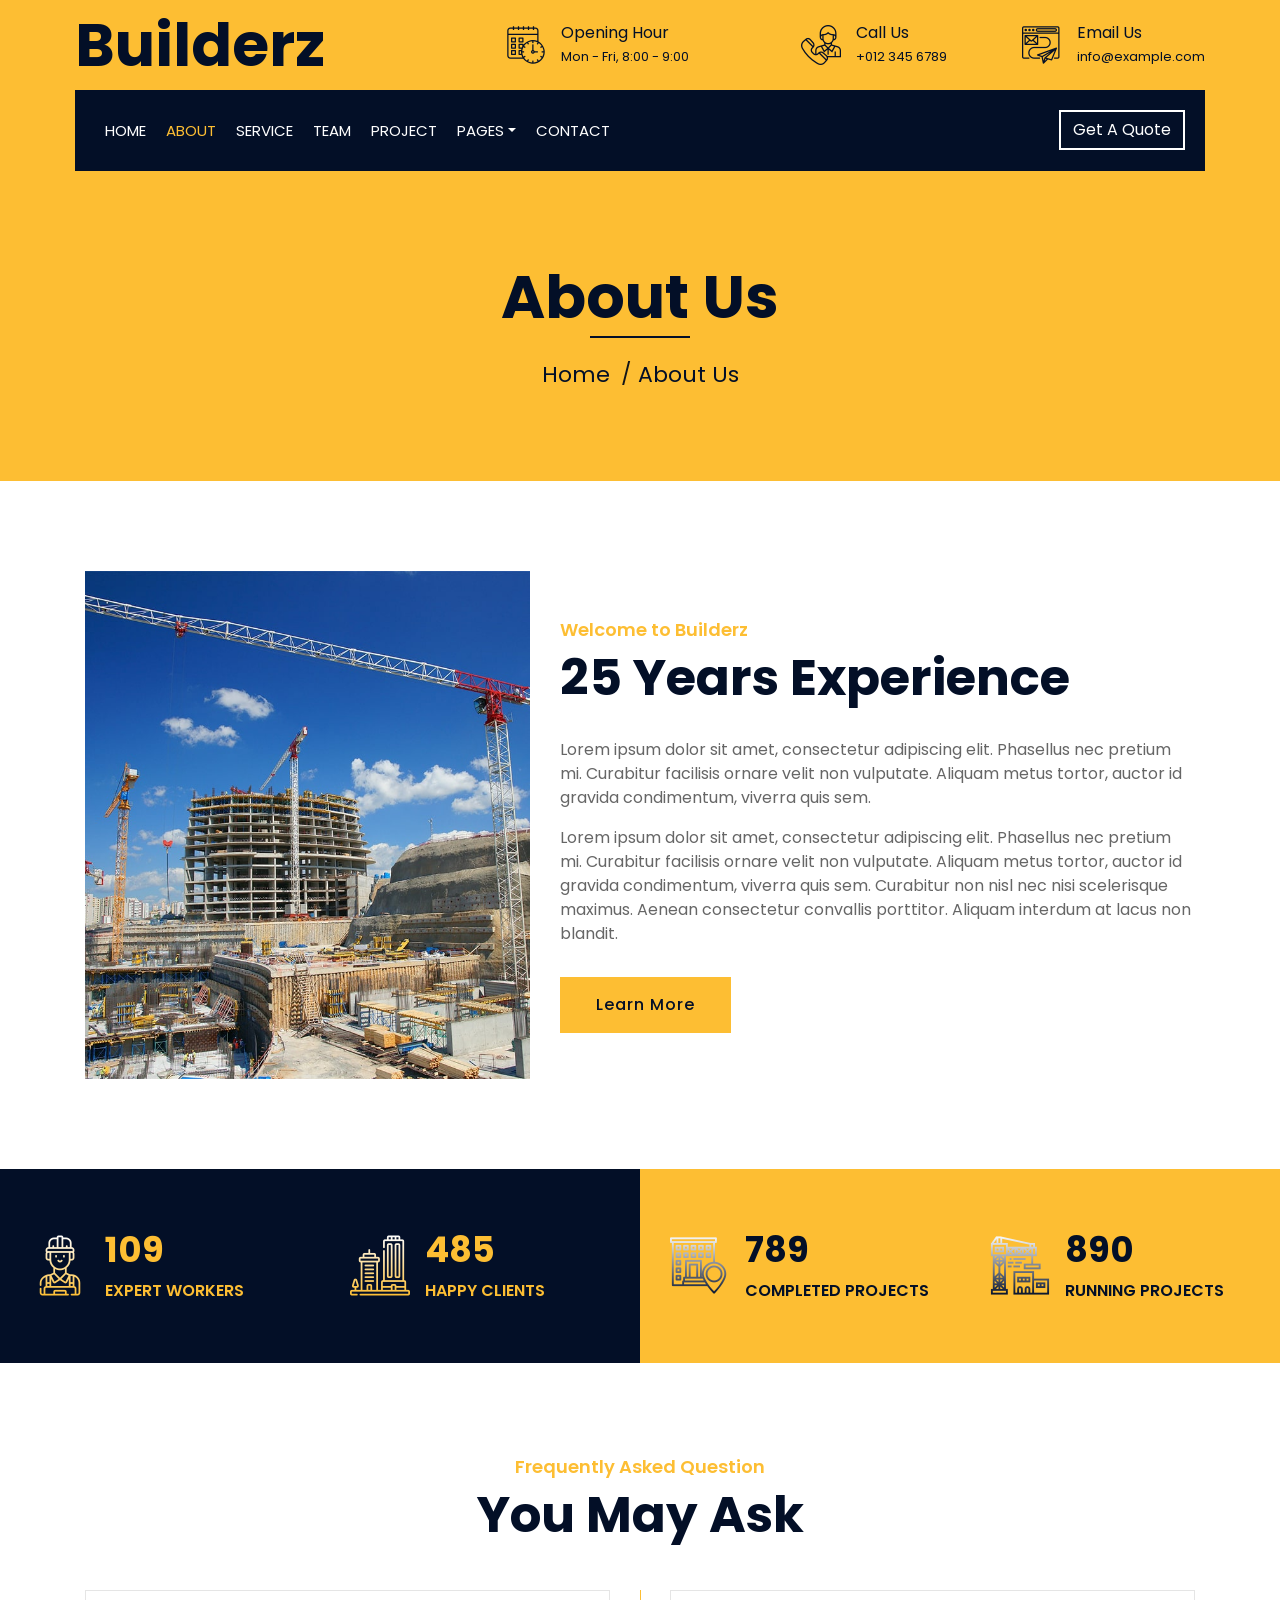
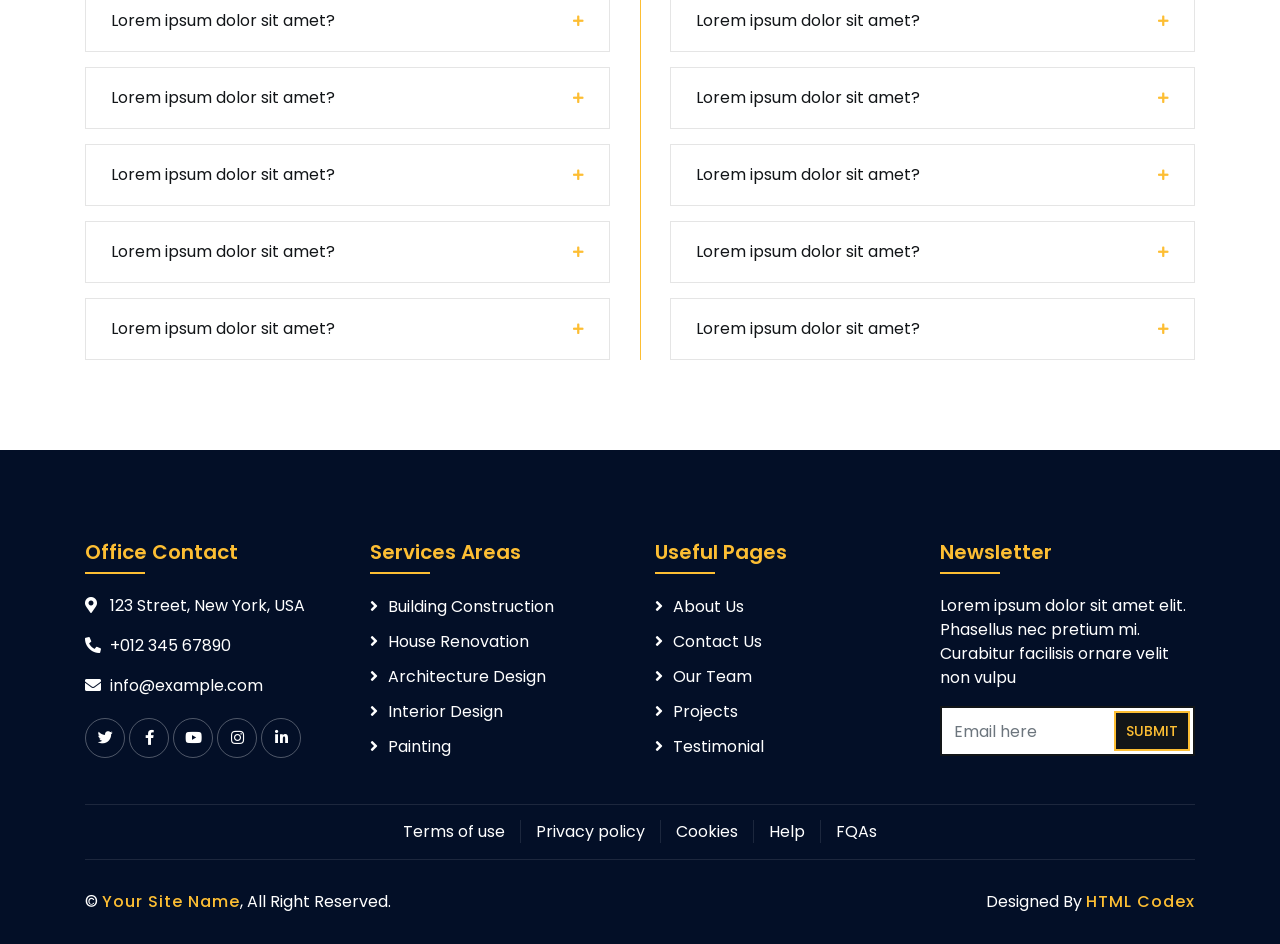
==== about.html @ d564b976 "Initial commit: Builerz static site" ====
<!DOCTYPE html>
<html lang="en">
    <head>
        <meta charset="utf-8">
        <title>Builderz - Construction Company Website Template</title>
        <meta content="width=device-width, initial-scale=1.0" name="viewport">
        <meta content="Construction Company Website Template" name="keywords">
        <meta content="Construction Company Website Template" name="description">

        <!-- Favicon -->
        <link href="img/favicon.ico" rel="icon">

        <!-- Google Font -->
        <link href="https://fonts.googleapis.com/css2?family=Poppins:wght@100;200;300;400;500;600;700;800;900&display=swap" rel="stylesheet">

        <!-- CSS Libraries -->
        <link href="https://stackpath.bootstrapcdn.com/bootstrap/4.4.1/css/bootstrap.min.css" rel="stylesheet">
        <link href="https://cdnjs.cloudflare.com/ajax/libs/font-awesome/5.10.0/css/all.min.css" rel="stylesheet">
        <link href="lib/flaticon/font/flaticon.css" rel="stylesheet"> 
        <link href="lib/animate/animate.min.css" rel="stylesheet">
        <link href="lib/owlcarousel/assets/owl.carousel.min.css" rel="stylesheet">
        <link href="lib/lightbox/css/lightbox.min.css" rel="stylesheet">
        <link href="lib/slick/slick.css" rel="stylesheet">
        <link href="lib/slick/slick-theme.css" rel="stylesheet">

        <!-- Template Stylesheet -->
        <link href="css/style.css" rel="stylesheet">
    </head>

    <body>
        <div class="wrapper">
            <!-- Top Bar Start -->
            <div class="top-bar">
                <div class="container-fluid">
                    <div class="row align-items-center">
                        <div class="col-lg-4 col-md-12">
                            <div class="logo">
                                <a href="index.html">
                                    <h1>Builderz</h1>
                                    <!-- <img src="img/logo.jpg" alt="Logo"> -->
                                </a>
                            </div>
                        </div>
                        <div class="col-lg-8 col-md-7 d-none d-lg-block">
                            <div class="row">
                                <div class="col-4">
                                    <div class="top-bar-item">
                                        <div class="top-bar-icon">
                                            <i class="flaticon-calendar"></i>
                                        </div>
                                        <div class="top-bar-text">
                                            <h3>Opening Hour</h3>
                                            <p>Mon - Fri, 8:00 - 9:00</p>
                                        </div>
                                    </div>
                                </div>
                                <div class="col-4">
                                    <div class="top-bar-item">
                                        <div class="top-bar-icon">
                                            <i class="flaticon-call"></i>
                                        </div>
                                        <div class="top-bar-text">
                                            <h3>Call Us</h3>
                                            <p>+012 345 6789</p>
                                        </div>
                                    </div>
                                </div>
                                <div class="col-4">
                                    <div class="top-bar-item">
                                        <div class="top-bar-icon">
                                            <i class="flaticon-send-mail"></i>
                                        </div>
                                        <div class="top-bar-text">
                                            <h3>Email Us</h3>
                                            <p>info@example.com</p>
                                        </div>
                                    </div>
                                </div>
                            </div>
                        </div>
                    </div>
                </div>
            </div>
            <!-- Top Bar End -->

            <!-- Nav Bar Start -->
            <div class="nav-bar">
                <div class="container-fluid">
                    <nav class="navbar navbar-expand-lg bg-dark navbar-dark">
                        <a href="#" class="navbar-brand">MENU</a>
                        <button type="button" class="navbar-toggler" data-toggle="collapse" data-target="#navbarCollapse">
                            <span class="navbar-toggler-icon"></span>
                        </button>

                        <div class="collapse navbar-collapse justify-content-between" id="navbarCollapse">
                            <div class="navbar-nav mr-auto">
                                <a href="index.html" class="nav-item nav-link">Home</a>
                                <a href="about.html" class="nav-item nav-link active">About</a>
                                <a href="service.html" class="nav-item nav-link">Service</a>
                                <a href="team.html" class="nav-item nav-link">Team</a>
                                <a href="portfolio.html" class="nav-item nav-link">Project</a>
                                <div class="nav-item dropdown">
                                    <a href="#" class="nav-link dropdown-toggle" data-toggle="dropdown">Pages</a>
                                    <div class="dropdown-menu">
                                        <a href="blog.html" class="dropdown-item">Blog Page</a>
                                        <a href="single.html" class="dropdown-item">Single Page</a>
                                    </div>
                                </div>
                                <a href="contact.html" class="nav-item nav-link">Contact</a>
                            </div>
                            <div class="ml-auto">
                                <a class="btn" href="#">Get A Quote</a>
                            </div>
                        </div>
                    </nav>
                </div>
            </div>
            <!-- Nav Bar End -->
            
            
            <!-- Page Header Start -->
            <div class="page-header">
                <div class="container">
                    <div class="row">
                        <div class="col-12">
                            <h2>About Us</h2>
                        </div>
                        <div class="col-12">
                            <a href="">Home</a>
                            <a href="">About Us</a>
                        </div>
                    </div>
                </div>
            </div>
            <!-- Page Header End -->


            <!-- About Start -->
            <div class="about wow fadeInUp" data-wow-delay="0.1s">
                <div class="container">
                    <div class="row align-items-center">
                        <div class="col-lg-5 col-md-6">
                            <div class="about-img">
                                <img src="img/about.jpg" alt="Image">
                            </div>
                        </div>
                        <div class="col-lg-7 col-md-6">
                            <div class="section-header text-left">
                                <p>Welcome to Builderz</p>
                                <h2>25 Years Experience</h2>
                            </div>
                            <div class="about-text">
                                <p>
                                    Lorem ipsum dolor sit amet, consectetur adipiscing elit. Phasellus nec pretium mi. Curabitur facilisis ornare velit non vulputate. Aliquam metus tortor, auctor id gravida condimentum, viverra quis sem.
                                </p>
                                <p>
                                    Lorem ipsum dolor sit amet, consectetur adipiscing elit. Phasellus nec pretium mi. Curabitur facilisis ornare velit non vulputate. Aliquam metus tortor, auctor id gravida condimentum, viverra quis sem. Curabitur non nisl nec nisi scelerisque maximus. Aenean consectetur convallis porttitor. Aliquam interdum at lacus non blandit.
                                </p>
                                <a class="btn" href="">Learn More</a>
                            </div>
                        </div>
                    </div>
                </div>
            </div>
            <!-- About End -->
            
            
            <!-- Fact Start -->
            <div class="fact">
                <div class="container-fluid">
                    <div class="row counters">
                        <div class="col-md-6 fact-left wow slideInLeft">
                            <div class="row">
                                <div class="col-6">
                                    <div class="fact-icon">
                                        <i class="flaticon-worker"></i>
                                    </div>
                                    <div class="fact-text">
                                        <h2 data-toggle="counter-up">109</h2>
                                        <p>Expert Workers</p>
                                    </div>
                                </div>
                                <div class="col-6">
                                    <div class="fact-icon">
                                        <i class="flaticon-building"></i>
                                    </div>
                                    <div class="fact-text">
                                        <h2 data-toggle="counter-up">485</h2>
                                        <p>Happy Clients</p>
                                    </div>
                                </div>
                            </div>
                        </div>
                        <div class="col-md-6 fact-right wow slideInRight">
                            <div class="row">
                                <div class="col-6">
                                    <div class="fact-icon">
                                        <i class="flaticon-address"></i>
                                    </div>
                                    <div class="fact-text">
                                        <h2 data-toggle="counter-up">789</h2>
                                        <p>Completed Projects</p>
                                    </div>
                                </div>
                                <div class="col-6">
                                    <div class="fact-icon">
                                        <i class="flaticon-crane"></i>
                                    </div>
                                    <div class="fact-text">
                                        <h2 data-toggle="counter-up">890</h2>
                                        <p>Running Projects</p>
                                    </div>
                                </div>
                            </div>
                        </div>
                    </div>
                </div>
            </div>
            <!-- Fact End -->
            
            
            <!-- FAQs Start -->
            <div class="faqs">
                <div class="container">
                    <div class="section-header text-center">
                        <p>Frequently Asked Question</p>
                        <h2>You May Ask</h2>
                    </div>
                    <div class="row">
                        <div class="col-md-6">
                            <div id="accordion-1">
                                <div class="card wow fadeInLeft" data-wow-delay="0.1s">
                                    <div class="card-header">
                                        <a class="card-link collapsed" data-toggle="collapse" href="#collapseOne">
                                            Lorem ipsum dolor sit amet?
                                        </a>
                                    </div>
                                    <div id="collapseOne" class="collapse" data-parent="#accordion-1">
                                        <div class="card-body">
                                            Lorem ipsum dolor sit amet, consectetur adipiscing elit. Phasellus nec pretium mi. Curabitur facilisis ornare velit non.
                                        </div>
                                    </div>
                                </div>
                                <div class="card wow fadeInLeft" data-wow-delay="0.2s">
                                    <div class="card-header">
                                        <a class="card-link collapsed" data-toggle="collapse" href="#collapseTwo">
                                            Lorem ipsum dolor sit amet?
                                        </a>
                                    </div>
                                    <div id="collapseTwo" class="collapse" data-parent="#accordion-1">
                                        <div class="card-body">
                                            Lorem ipsum dolor sit amet, consectetur adipiscing elit. Phasellus nec pretium mi. Curabitur facilisis ornare velit non.
                                        </div>
                                    </div>
                                </div>
                                <div class="card wow fadeInLeft" data-wow-delay="0.3s">
                                    <div class="card-header">
                                        <a class="card-link collapsed" data-toggle="collapse" href="#collapseThree">
                                            Lorem ipsum dolor sit amet?
                                        </a>
                                    </div>
                                    <div id="collapseThree" class="collapse" data-parent="#accordion-1">
                                        <div class="card-body">
                                            Lorem ipsum dolor sit amet, consectetur adipiscing elit. Phasellus nec pretium mi. Curabitur facilisis ornare velit non.
                                        </div>
                                    </div>
                                </div>
                                <div class="card wow fadeInLeft" data-wow-delay="0.4s">
                                    <div class="card-header">
                                        <a class="card-link collapsed" data-toggle="collapse" href="#collapseFour">
                                            Lorem ipsum dolor sit amet?
                                        </a>
                                    </div>
                                    <div id="collapseFour" class="collapse" data-parent="#accordion-1">
                                        <div class="card-body">
                                            Lorem ipsum dolor sit amet, consectetur adipiscing elit. Phasellus nec pretium mi. Curabitur facilisis ornare velit non.
                                        </div>
                                    </div>
                                </div>
                                <div class="card wow fadeInLeft" data-wow-delay="0.5s">
                                    <div class="card-header">
                                        <a class="card-link collapsed" data-toggle="collapse" href="#collapseFive">
                                            Lorem ipsum dolor sit amet?
                                        </a>
                                    </div>
                                    <div id="collapseFive" class="collapse" data-parent="#accordion-1">
                                        <div class="card-body">
                                            Lorem ipsum dolor sit amet, consectetur adipiscing elit. Phasellus nec pretium mi. Curabitur facilisis ornare velit non.
                                        </div>
                                    </div>
                                </div>
                            </div>
                        </div>
                        <div class="col-md-6">
                            <div id="accordion-2">
                                <div class="card wow fadeInRight" data-wow-delay="0.1s">
                                    <div class="card-header">
                                        <a class="card-link collapsed" data-toggle="collapse" href="#collapseSix">
                                            Lorem ipsum dolor sit amet?
                                        </a>
                                    </div>
                                    <div id="collapseSix" class="collapse" data-parent="#accordion-2">
                                        <div class="card-body">
                                            Lorem ipsum dolor sit amet, consectetur adipiscing elit. Phasellus nec pretium mi. Curabitur facilisis ornare velit non.
                                        </div>
                                    </div>
                                </div>
                                <div class="card wow fadeInRight" data-wow-delay="0.2s">
                                    <div class="card-header">
                                        <a class="card-link collapsed" data-toggle="collapse" href="#collapseSeven">
                                            Lorem ipsum dolor sit amet?
                                        </a>
                                    </div>
                                    <div id="collapseSeven" class="collapse" data-parent="#accordion-2">
                                        <div class="card-body">
                                            Lorem ipsum dolor sit amet, consectetur adipiscing elit. Phasellus nec pretium mi. Curabitur facilisis ornare velit non.
                                        </div>
                                    </div>
                                </div>
                                <div class="card wow fadeInRight" data-wow-delay="0.3s">
                                    <div class="card-header">
                                        <a class="card-link collapsed" data-toggle="collapse" href="#collapseEight">
                                            Lorem ipsum dolor sit amet?
                                        </a>
                                    </div>
                                    <div id="collapseEight" class="collapse" data-parent="#accordion-2">
                                        <div class="card-body">
                                            Lorem ipsum dolor sit amet, consectetur adipiscing elit. Phasellus nec pretium mi. Curabitur facilisis ornare velit non.
                                        </div>
                                    </div>
                                </div>
                                <div class="card wow fadeInRight" data-wow-delay="0.4s">
                                    <div class="card-header">
                                        <a class="card-link collapsed" data-toggle="collapse" href="#collapseNine">
                                            Lorem ipsum dolor sit amet?
                                        </a>
                                    </div>
                                    <div id="collapseNine" class="collapse" data-parent="#accordion-2">
                                        <div class="card-body">
                                            Lorem ipsum dolor sit amet, consectetur adipiscing elit. Phasellus nec pretium mi. Curabitur facilisis ornare velit non.
                                        </div>
                                    </div>
                                </div>
                                <div class="card wow fadeInRight" data-wow-delay="0.5s">
                                    <div class="card-header">
                                        <a class="card-link collapsed" data-toggle="collapse" href="#collapseTen">
                                            Lorem ipsum dolor sit amet?
                                        </a>
                                    </div>
                                    <div id="collapseTen" class="collapse" data-parent="#accordion-2">
                                        <div class="card-body">
                                            Lorem ipsum dolor sit amet, consectetur adipiscing elit. Phasellus nec pretium mi. Curabitur facilisis ornare velit non.
                                        </div>
                                    </div>
                                </div>
                            </div>
                        </div>
                    </div>
                </div>
            </div>
            <!-- FAQs End -->


            <!-- Footer Start -->
            <div class="footer wow fadeIn" data-wow-delay="0.3s">
                <div class="container">
                    <div class="row">
                        <div class="col-md-6 col-lg-3">
                            <div class="footer-contact">
                                <h2>Office Contact</h2>
                                <p><i class="fa fa-map-marker-alt"></i>123 Street, New York, USA</p>
                                <p><i class="fa fa-phone-alt"></i>+012 345 67890</p>
                                <p><i class="fa fa-envelope"></i>info@example.com</p>
                                <div class="footer-social">
                                    <a href=""><i class="fab fa-twitter"></i></a>
                                    <a href=""><i class="fab fa-facebook-f"></i></a>
                                    <a href=""><i class="fab fa-youtube"></i></a>
                                    <a href=""><i class="fab fa-instagram"></i></a>
                                    <a href=""><i class="fab fa-linkedin-in"></i></a>
                                </div>
                            </div>
                        </div>
                        <div class="col-md-6 col-lg-3">
                            <div class="footer-link">
                                <h2>Services Areas</h2>
                                <a href="">Building Construction</a>
                                <a href="">House Renovation</a>
                                <a href="">Architecture Design</a>
                                <a href="">Interior Design</a>
                                <a href="">Painting</a>
                            </div>
                        </div>
                        <div class="col-md-6 col-lg-3">
                            <div class="footer-link">
                                <h2>Useful Pages</h2>
                                <a href="">About Us</a>
                                <a href="">Contact Us</a>
                                <a href="">Our Team</a>
                                <a href="">Projects</a>
                                <a href="">Testimonial</a>
                            </div>
                        </div>
                        <div class="col-md-6 col-lg-3">
                            <div class="newsletter">
                                <h2>Newsletter</h2>
                                <p>
                                    Lorem ipsum dolor sit amet elit. Phasellus nec pretium mi. Curabitur facilisis ornare velit non vulpu
                                </p>
                                <div class="form">
                                    <input class="form-control" placeholder="Email here">
                                    <button class="btn">Submit</button>
                                </div>
                            </div>
                        </div>
                    </div>
                </div>
                <div class="container footer-menu">
                    <div class="f-menu">
                        <a href="">Terms of use</a>
                        <a href="">Privacy policy</a>
                        <a href="">Cookies</a>
                        <a href="">Help</a>
                        <a href="">FQAs</a>
                    </div>
                </div>
                <div class="container copyright">
                    <div class="row">
                        <div class="col-md-6">
                            <p>&copy; <a href="#">Your Site Name</a>, All Right Reserved.</p>
                        </div>
                        <div class="col-md-6">
                            <p>Designed By <a href="https://htmlcodex.com">HTML Codex</a></p>
                        </div>
                    </div>
                </div>
            </div>
            <!-- Footer End -->

            <a href="#" class="back-to-top"><i class="fa fa-chevron-up"></i></a>
        </div>

        <!-- JavaScript Libraries -->
        <script src="https://code.jquery.com/jquery-3.4.1.min.js"></script>
        <script src="https://stackpath.bootstrapcdn.com/bootstrap/4.4.1/js/bootstrap.bundle.min.js"></script>
        <script src="lib/easing/easing.min.js"></script>
        <script src="lib/wow/wow.min.js"></script>
        <script src="lib/owlcarousel/owl.carousel.min.js"></script>
        <script src="lib/isotope/isotope.pkgd.min.js"></script>
        <script src="lib/lightbox/js/lightbox.min.js"></script>
        <script src="lib/waypoints/waypoints.min.js"></script>
        <script src="lib/counterup/counterup.min.js"></script>
        <script src="lib/slick/slick.min.js"></script>

        <!-- Template Javascript -->
        <script src="js/main.js"></script>
    </body>
</html>
---- lib/flaticon/font/flaticon.css ----
/*
  	Flaticon icon font: Flaticon
  	Creation date: 23/08/2020 07:24
  	*/

@font-face {
  font-family: "Flaticon";
  src: url("./Flaticon.eot");
  src: url("./Flaticon.eot?#iefix") format("embedded-opentype"),
       url("./Flaticon.woff2") format("woff2"),
       url("./Flaticon.woff") format("woff"),
       url("./Flaticon.ttf") format("truetype"),
       url("./Flaticon.svg#Flaticon") format("svg");
  font-weight: normal;
  font-style: normal;
}

@media screen and (-webkit-min-device-pixel-ratio:0) {
  @font-face {
    font-family: "Flaticon";
    src: url("./Flaticon.svg#Flaticon") format("svg");
  }
}

[class^="flaticon-"]:before, [class*=" flaticon-"]:before,
[class^="flaticon-"]:after, [class*=" flaticon-"]:after {   
  font-family: Flaticon;
        font-size: 20px;
font-style: normal;
margin-left: 20px;
}

.flaticon-concrete:before { content: "\f100"; }
.flaticon-worker:before { content: "\f101"; }
.flaticon-measure:before { content: "\f102"; }
.flaticon-building:before { content: "\f103"; }
.flaticon-brush:before { content: "\f104"; }
.flaticon-crane:before { content: "\f105"; }
.flaticon-call:before { content: "\f106"; }
.flaticon-calendar:before { content: "\f107"; }
.flaticon-send-mail:before { content: "\f108"; }
.flaticon-address:before { content: "\f109"; }
---- css/style.css ----
/*******************************/
/********* General CSS *********/
/*******************************/
body {
    color: #666666;
    background: #dddddd;
    font-family: 'Poppins', sans-serif;
    font-weight: 400;
}

h1,
h2, 
h3, 
h4,
h5, 
h6 {
    color: #030f27;
}

a {
    color: #666666;
    transition: .3s;
}

a:hover,
a:active,
a:focus {
    color: #fdbe33;
    outline: none;
    text-decoration: none;
}

.btn:focus {
    box-shadow: none;
}

.wrapper {
    position: relative;
    width: 100%;
    max-width: 1366px;
    margin: 0 auto;
    background: #ffffff;
}

.back-to-top {
    position: fixed;
    display: none;
    background: #fdbe33;
    color: #121518;
    width: 44px;
    height: 44px;
    text-align: center;
    line-height: 1;
    font-size: 22px;
    right: 15px;
    bottom: 15px;
    transition: background 0.5s;
    z-index: 9;
}

.back-to-top:hover {
    color: #fdbe33;
    background: #121518;
}

.back-to-top i {
    padding-top: 10px;
}

.btn {
    transition: .3s;
}


/**********************************/
/********** Top Bar CSS ***********/
/**********************************/
.top-bar {
    position: relative;
    height: 90px;
    background: #fdbe33;
}

.top-bar .logo {
    padding: 15px 0;
    text-align: left;
    overflow: hidden;
}

.top-bar .logo h1 {
    margin: 0;
    color: #030f27;
    font-size: 60px;
    line-height: 60px;
    font-weight: 700;
}

.top-bar .logo img {
    max-width: 100%;
    max-height: 60px;
}

.top-bar .top-bar-item {
    display: flex;
    align-items: center;
    justify-content: flex-end;
}

.top-bar .top-bar-icon {
    width: 40px;
    display: flex;
    align-items: center;
    justify-content: center;
}

.top-bar .top-bar-icon [class^="flaticon-"]::before {
    margin: 0;
    color: #030f27;
    font-size: 40px;
}

.top-bar .top-bar-text {
    padding-left: 15px;
}

.top-bar .top-bar-text h3 {
    margin: 0 0 5px 0;
    color: #030f27;
    font-size: 16px;
    font-weight: 400;
}

.top-bar .top-bar-text p {
    margin: 0;
    color: #030f27;
    font-size: 13px;
    font-weight: 400;
}

@media (min-width: 992px) {
    .top-bar {
        padding: 0 60px;
    }
}

@media (max-width: 991.98px) {
    .top-bar .logo {
        text-align: center;
    }
}


/**********************************/
/*********** Nav Bar CSS **********/
/**********************************/
.nav-bar {
    position: relative;
    background: #fdbe33;
    transition: .3s;
}

.nav-bar .container-fluid {
    padding: 0;
}

.nav-bar.nav-sticky {
    position: fixed;
    top: 0;
    width: 100%;
    max-width: 1366px;
    box-shadow: 0 2px 5px rgba(0, 0, 0, .3);
    z-index: 999;
}

.nav-bar .navbar {
    height: 100%;
    background: #030f27 !important;
}

.navbar-dark .navbar-nav .nav-link,
.navbar-dark .navbar-nav .nav-link:focus,
.navbar-dark .navbar-nav .nav-link:hover,
.navbar-dark .navbar-nav .nav-link.active {
    padding: 10px 10px 8px 10px;
    color: #ffffff;
}

.navbar-dark .navbar-nav .nav-link:hover,
.navbar-dark .navbar-nav .nav-link.active {
    color: #fdbe33;
    transition: none;
}

.nav-bar .dropdown-menu {
    margin-top: 0;
    border: 0;
    border-radius: 0;
    background: #f8f9fa;
}

.nav-bar .btn {
    color: #ffffff;
    border: 2px solid #ffffff;
    border-radius: 0;
}

.nav-bar .btn:hover {
    color: #030f27;
    background: #fdbe33;
    border-color: #fdbe33;
}

@media (min-width: 992px) {
    .nav-bar {
        padding: 0 75px;
    }
    
    .nav-bar.nav-sticky {
        padding: 0;
    }
    
    .nav-bar .navbar {
        padding: 20px;
    }
    
    .nav-bar .navbar-brand {
        display: none;
    }
    
    .nav-bar a.nav-link {
        padding: 8px 15px;
        font-size: 15px;
        text-transform: uppercase;
    }
}

@media (max-width: 991.98px) {
    .nav-bar .navbar {
        padding: 15px;
    }
    
    .nav-bar a.nav-link {
        padding: 5px;
    }
    
    .nav-bar .dropdown-menu {
        box-shadow: none;
    }
    
    .nav-bar .btn {
        display: none;
    }
}


/*******************************/
/******** Carousel CSS *********/
/*******************************/
.carousel {
    position: relative;
    width: 100%;
    height: calc(100vh - 170px);
    min-height: 400px;
    margin: 0 auto;
    text-align: center;
    overflow: hidden;
}

.carousel .carousel-inner,
.carousel .carousel-item {
    position: relative;
    width: 100%;
    height: 100%;
}

.carousel .carousel-item img {
    width: 100%;
    height: 100%;
    object-fit: cover;
}

.carousel .carousel-item::after {
    position: absolute;
    content: "";
    width: 100%;
    height: 100%;
    top: 0;
    left: 0;
    background: rgba(0, 0, 0, .3);
    z-index: 1;
}

.carousel .carousel-caption {
    position: absolute;
    top: 0;
    bottom: 0;
    display: flex;
    align-items: center;
    justify-content: center;
    flex-direction: column;
    height: calc(100vh - 170px);
    min-height: 400px;
}

.carousel .carousel-caption p {
    color: #ffffff;
    font-size: 30px;
    margin-bottom: 15px;
    letter-spacing: 1px;
}

.carousel .carousel-caption h1 {
    color: #ffffff;
    font-size: 60px;
    font-weight: 700;
    margin-bottom: 35px;
}

.carousel .carousel-caption .btn {
    padding: 15px 35px;
    font-size: 18px;
    font-weight: 500;
    letter-spacing: 1px;
    text-transform: uppercase;
    color: #ffffff;
    background: transparent;
    border: 2px solid #ffffff;
    border-radius: 0;
    transition: .3s;
}

.carousel .carousel-caption .btn:hover {
    color: #030f27;
    background: #fdbe33;
    border-color: #fdbe33;
}

@media (max-width: 767.98px) {
    .carousel .carousel-caption h1 {
        font-size: 40px;
        font-weight: 700;
    }
    
    .carousel .carousel-caption p {
        font-size: 20px;
    }
    
    .carousel .carousel-caption .btn {
        padding: 12px 30px;
        font-size: 18px;
        font-weight: 500;
        letter-spacing: 0;
    }
}

@media (max-width: 575.98px) {
    .carousel .carousel-caption h1 {
        font-size: 30px;
        font-weight: 500;
    }
    
    .carousel .carousel-caption p {
        font-size: 16px;
    }
    
    .carousel .carousel-caption .btn {
        padding: 10px 25px;
        font-size: 16px;
        font-weight: 400;
        letter-spacing: 0;
    }
}

.carousel .animated {
    -webkit-animation-duration: 1.5s;
    animation-duration: 1.5s;
}


/*******************************/
/******* Page Header CSS *******/
/*******************************/
.page-header {
    position: relative;
    margin-bottom: 45px;
    padding: 90px 0;
    text-align: center;
    background: #fdbe33;
}

.page-header h2 {
    position: relative;
    color: #030f27;
    font-size: 60px;
    font-weight: 700;
    margin-bottom: 20px;
    padding-bottom: 5px;
}

.page-header h2::after {
    position: absolute;
    content: "";
    width: 100px;
    height: 2px;
    left: calc(50% - 50px);
    bottom: 0;
    background: #030f27;
}

.page-header a {
    position: relative;
    padding: 0 12px;
    font-size: 22px;
    color: #030f27;
}

.page-header a:hover {
    color: #ffffff;
}

.page-header a::after {
    position: absolute;
    content: "/";
    width: 8px;
    height: 8px;
    top: -2px;
    right: -7px;
    text-align: center;
    color: #121518;
}

.page-header a:last-child::after {
    display: none;
}

@media (max-width: 991.98px) {
    .page-header {
        padding: 60px 0;
    }
    
    .page-header h2 {
        font-size: 45px;
    }
    
    .page-header a {
        font-size: 20px;
    }
}

@media (max-width: 767.98px) {
    .page-header {
        padding: 45px 0;
    }
    
    .page-header h2 {
        font-size: 35px;
    }
    
    .page-header a {
        font-size: 18px;
    }
}


/*******************************/
/******* Section Header ********/
/*******************************/
.section-header {
    position: relative;
    width: 100%;
    margin-bottom: 45px;
}

.section-header p {
    color: #fdbe33;
    font-size: 18px;
    font-weight: 600;
    margin-bottom: 5px;
}

.section-header h2 {
    margin: 0;
    position: relative;
    font-size: 50px;
    font-weight: 700;
}

@media (max-width: 767.98px) {
    .section-header h2 {
        font-size: 30px;
    }
}


/*******************************/
/********* Feature CSS *********/
/*******************************/
.feature {
    position: relative;
    margin-bottom: 45px;
}

.feature .col-md-12 {
    background: #030f27;
}
    
.feature .col-md-12:nth-child(2n) {
    color: #030f27;
    background: #fdbe33;
}

.feature .feature-item {
    min-height: 250px;
    padding: 30px;
    display: flex;
    align-items: center;
    justify-content: flex-start;
}

.feature .feature-icon {
    position: relative;
    width: 60px;
    display: flex;
    align-items: center;
    justify-content: center;
}

.feature .feature-icon::before {
    position: absolute;
    content: "";
    width: 80px;
    height: 80px;
    top: -20px;
    left: -10px;
    border: 2px dotted #ffffff;
    border-radius: 60px;
    z-index: 1;
}

.feature .feature-icon::after {
    position: absolute;
    content: "";
    width: 79px;
    height: 79px;
    top: -18px;
    left: -9px;
    background: #030f27;
    border-radius: 60px;
    z-index: 2;
}

.feature .col-md-12:nth-child(2n) .feature-icon::after {
    background: #fdbe33;
}

.feature .feature-icon [class^="flaticon-"]::before {
    position: relative;
    margin: 0;
    color: #fdbe33;
    font-size: 60px;
    line-height: 60px;
    z-index: 3;
}

.feature .feature-text {
    padding-left: 30px;
}

.feature .feature-text h3 {
    margin: 0 0 10px 0;
    color: #fdbe33;
    font-size: 25px;
    font-weight: 600;
}

.feature .feature-text p {
    margin: 0;
    color: #fdbe33;
    font-size: 18px;
    font-weight: 400;
}

.feature .col-md-12:nth-child(2n) [class^="flaticon-"]::before,
.feature .col-md-12:nth-child(2n) h3,
.feature .col-md-12:nth-child(2n) p {
    color: #030f27;
}


/*******************************/
/********** About CSS **********/
/*******************************/
.about {
    position: relative;
    width: 100%;
    padding: 45px 0;
}

.about .section-header {
    margin-bottom: 30px;
}

.about .about-img {
    position: relative;
    height: 100%;
}

.about .about-img img {
    width: 100%;
    height: 100%;
    object-fit: cover;
}

.about .about-text p {
    font-size: 16px;
}

.about .about-text a.btn {
    position: relative;
    margin-top: 15px;
    padding: 15px 35px;
    font-size: 16px;
    font-weight: 500;
    letter-spacing: 1px;
    color: #030f27;
    border-radius: 0;
    background: #fdbe33;
    transition: .3s;
}

.about .about-text a.btn:hover {
    color: #fdbe33;
    background: #030f27;
}

@media (max-width: 767.98px) {
    .about .about-img {
        margin-bottom: 30px;
        height: auto;
    }
}


/*******************************/
/********** Fact CSS ***********/
/*******************************/
.fact {
    position: relative;
    width: 100%;
    padding: 45px 0;
}

.fact .col-6 {
    display: flex;
    align-items: flex-start;
}

.fact .fact-icon {
    position: relative;
    margin: 7px 15px 0 15px;
    width: 60px;
    display: flex;
    align-items: center;
    justify-content: center;
}

.fact .fact-icon [class^="flaticon-"]::before {
    margin: 0;
    font-size: 60px;
    line-height: 60px;
    background-image: linear-gradient(#ffffff, #fdbe33);
    -webkit-background-clip: text;
    -webkit-text-fill-color: transparent;
}

.fact .fact-right .fact-icon [class^="flaticon-"]::before {
    background-image: linear-gradient(#ffffff, #030f27);
}

.fact .fact-left,
.fact .fact-right {
    padding-top: 60px;
    padding-bottom: 60px;
}

.fact .fact-text h2 {
    font-size: 35px;
    font-weight: 700;
}

.fact .fact-text p {
    margin: 0;
    font-size: 16px;
    font-weight: 600;
    text-transform: uppercase;
}

.fact .fact-left {
    color: #fdbe33;
    background: #030f27;
}

.fact .fact-right {
    color: #030f27;
    background: #fdbe33;
}

.fact .fact-left h2 {
    color: #fdbe33;
}


/*******************************/
/********* Service CSS *********/
/*******************************/
.service {
    position: relative;
    width: 100%;
    padding: 45px 0 15px 0;
}

.service .service-item {
    position: relative;
    width: 100%;
    text-align: center;
    margin-bottom: 30px;
}

.service .service-img {
    position: relative;
    overflow: hidden;
}

.service .service-img img {
    width: 100%;
}

.service .service-overlay {
    position: absolute;
    width: 100%;
    height: 100%;
    top: 0;
    left: 0;
    padding: 30px;
    display: flex;
    align-items: center;
    justify-content: center;
    background: rgba(3, 15, 39, .7);
    transition: .5s;
    opacity: 0;
}

.service .service-item:hover .service-overlay {
    opacity: 1;
}

.service .service-overlay p {
    margin: 0;
    color: #ffffff;
}

.service .service-text {
    display: flex;
    align-items: center;
    height: 60px;
    background: #030f27;
    overflow: hidden;
    white-space: nowrap;
    text-overflow: ellipsis;
}

.service .service-text h3 {
    margin: 0;
    padding: 0 15px 0 25px;
    width: calc(100% - 60px);
    font-size: 20px;
    font-weight: 700;
    color: #fdbe33;
    text-align: left;
    overflow: hidden;
    white-space: nowrap;
    text-overflow: ellipsis;
}

.service .service-item a.btn {
    width: 60px;
    height: 60px;
    padding: 3px 0 0 3px;
    display: flex;
    align-items: center;
    justify-content: center;
    font-size: 60px;
    line-height: 60px;
    font-weight: 100;
    color: #030f27;
    background: #fdbe33;
    border-radius: 0;
    transition: .3s;
}

.service .service-item:hover a.btn {
    color: #ffffff;
}


/*******************************/
/********** Video CSS **********/
/*******************************/
.video {
    position: relative;
    margin: 45px 0;
    height: 100%;
    min-height: 500px;
    background: linear-gradient(rgba(3, 15, 39, .9), rgba(3, 15, 39, .9)), url(../img/carousel-1.jpg);
    background-attachment: fixed;
    background-position: center;
    background-repeat: no-repeat;
    background-size: cover;
}

.video .btn-play {
    position: absolute;
    z-index: 1;
    top: 50%;
    left: 50%;
    transform: translateX(-50%) translateY(-50%);
    box-sizing: content-box;
    display: block;
    width: 32px;
    height: 44px;
    border-radius: 50%;
    border: none;
    outline: none;
    padding: 18px 20px 18px 28px;
}

.video .btn-play:before {
    content: "";
    position: absolute;
    z-index: 0;
    left: 50%;
    top: 50%;
    transform: translateX(-50%) translateY(-50%);
    display: block;
    width: 100px;
    height: 100px;
    background: #fdbe33;
    border-radius: 50%;
    animation: pulse-border 1500ms ease-out infinite;
}

.video .btn-play:after {
    content: "";
    position: absolute;
    z-index: 1;
    left: 50%;
    top: 50%;
    transform: translateX(-50%) translateY(-50%);
    display: block;
    width: 100px;
    height: 100px;
    background: #fdbe33;
    border-radius: 50%;
    transition: all 200ms;
}

.video .btn-play:hover:after {
    background-color: darken(#fdbe33, 10%);
}

.video .btn-play img {
    position: relative;
    z-index: 3;
    max-width: 100%;
    width: auto;
    height: auto;
}

.video .btn-play span {
    display: block;
    position: relative;
    z-index: 3;
    width: 0;
    height: 0;
    border-left: 32px solid #030f27;
    border-top: 22px solid transparent;
    border-bottom: 22px solid transparent;
}

@keyframes pulse-border {
  0% {
    transform: translateX(-50%) translateY(-50%) translateZ(0) scale(1);
    opacity: 1;
  }
  100% {
    transform: translateX(-50%) translateY(-50%) translateZ(0) scale(1.5);
    opacity: 0;
  }
}

#videoModal .modal-dialog {
    position: relative;
    max-width: 800px;
    margin: 60px auto 0 auto;
}

#videoModal .modal-body {
    position: relative;
    padding: 0px;
}

#videoModal .close {
    position: absolute;
    width: 30px;
    height: 30px;
    right: 0px;
    top: -30px;
    z-index: 999;
    font-size: 30px;
    font-weight: normal;
    color: #ffffff;
    background: #000000;
    opacity: 1;
}


/*******************************/
/*********** Team CSS **********/
/*******************************/
.team {
    position: relative;
    width: 100%;
    padding: 45px 0 15px 0;
}

.team .team-item {
    position: relative;
    margin-bottom: 30px;
    overflow: hidden;
}

.team .team-img {
    position: relative;
}

.team .team-img img {
    width: 100%;
}

.team .team-text {
    position: relative;
    padding: 25px 15px;
    text-align: center;
    background: #030f27;
    transition: .5s;
}

.team .team-text h2 {
    font-size: 20px;
    font-weight: 600;
    color: #fdbe33;
    transition: .5s;
}

.team .team-text p {
    margin: 0;
    color: #ffffff;
}

.team .team-item:hover .team-text {
    background: #fdbe33;
}

.team .team-item:hover .team-text h2 {
    color: #030f27;
    letter-spacing: 1px;
}

.team .team-social {
    position: absolute;
    width: 100px;
    top: 0;
    left: -50px;
    display: flex;
    flex-direction: column;
    font-size: 0;
}

.team .team-social a {
    position: relative;
    left: 0;
    width: 50px;
    height: 50px;
    display: flex;
    align-items: center;
    justify-content: center;
    font-size: 18px;
    color: #ffffff;
}

.team .team-item:hover .team-social a:first-child {
    background: #00acee;
    left: 50px;
    transition: .3s 0s;
}

.team .team-item:hover .team-social a:nth-child(2) {
    background: #3b5998;
    left: 50px;
    transition: .3s .1s;
}

.team .team-item:hover .team-social a:nth-child(3) {
    background: #0e76a8;
    left: 50px;
    transition: .3s .2s;
}

.team .team-item:hover .team-social a:nth-child(4) {
    background: #3f729b;
    left: 50px;
    transition: .3s .3s;
}


/*******************************/
/*********** FAQs CSS **********/
/*******************************/
.faqs {
    position: relative;
    width: 100%;
    padding: 45px 0;
}

.faqs .row {
    position: relative;
}

.faqs .row::after {
    position: absolute;
    content: "";
    width: 1px;
    height: 100%;
    top: 0;
    left: calc(50% - .5px);
    background: #fdbe33;
}

.faqs #accordion-1 {
    padding-right: 15px;
}

.faqs #accordion-2 {
    padding-left: 15px;
}

@media(max-width: 767.98px) {
    .faqs .row::after {
        display: none;
    }
    
    .faqs #accordion-1,
    .faqs #accordion-2 {
        padding: 0;
    }
    
    .faqs #accordion-2 {
        padding-top: 15px;
    }
}

.faqs .card {
    margin-bottom: 15px;
    border: none;
    border-radius: 0;
}

.faqs .card:last-child {
    margin-bottom: 0;
}

.faqs .card-header {
    padding: 0;
    border: none;
    background: #ffffff;
}

.faqs .card-header a {
    display: block;
    padding: 10px 25px;
    width: 100%;
    color: #121518;
    font-size: 16px;
    line-height: 40px;
    border: 1px solid rgba(0, 0, 0, .1);
    transition: .5s;
}

.faqs .card-header [data-toggle="collapse"][aria-expanded="true"] {
    background: #fdbe33;
}

.faqs .card-header [data-toggle="collapse"]:after {
    font-family: 'font Awesome 5 Free';
    content: "\f067";
    float: right;
    color: #fdbe33;
    font-size: 12px;
    font-weight: 900;
    transition: .5s;
}

.faqs .card-header [data-toggle="collapse"][aria-expanded="true"]:after {
    font-family: 'font Awesome 5 Free';
    content: "\f068";
    float: right;
    color: #030f27;
    font-size: 12px;
    font-weight: 900;
    transition: .5s;
}

.faqs .card-body {
    padding: 20px 25px;
    font-size: 16px;
    background: #ffffff;
    border: 1px solid rgba(0, 0, 0, .1);
    border-top: none;
}


/*******************************/
/******* Testimonial CSS *******/
/*******************************/
.testimonial {
    position: relative;
    margin: 45px 0;
    padding: 90px 0;
    text-align: center;
    background: linear-gradient(rgba(3, 15, 39, .9), rgba(3, 15, 39, .9)), url(../img/carousel-1.jpg);
    background-attachment: fixed;
    background-position: center;
    background-repeat: no-repeat;
    background-size: cover;
}

.testimonial .container {
    max-width: 760px;
}

.about-page .testimonial {
    padding-bottom: 90px;
}

.testimonial .testimonial-slider-nav {
    position: relative;
    width: 300px;
    margin: 0 auto;
}

.testimonial .testimonial-slider-nav .slick-slide {
    position: relative;
    opacity: 0;
    transition: .5s;
}

.testimonial .testimonial-slider-nav .slick-active {
    opacity: 1;
    transform: scale(1.3);
}

.testimonial .testimonial-slider-nav .slick-center {
    transform: scale(1.8);
    z-index: 1;
}

.testimonial .testimonial-slider-nav .slick-slide img {
    position: relative;
    display: block;
    margin-top: 37px;
    width: 100%;
    height: auto;
    border-radius: 100px;
}

.testimonial .testimonial-slider {
    position: relative;
    margin-top: 15px;
    padding-top: 50px;
}

.testimonial .testimonial-slider::before {
    position: absolute;
    content: "";
    width: 60px;
    height: 50px;
    top: 0;
    left: calc(50% - 30px);
    background: url(../img/quote.png) top center no-repeat;
}

.testimonial .testimonial-slider h3 {
    color: #fdbe33;
    font-size: 22px;
    font-weight: 700;
}

.testimonial .testimonial-slider h4 {
    font-size: 14px;
    font-weight: 300;
    color: #ffffff;
    font-style: italic;
    margin-bottom: 10px;
}

.testimonial .testimonial-slider p {
    color: #ffffff;
    font-size: 16px;
    font-weight: 300;
    margin: 0;
}


/*******************************/
/*********** Blog CSS **********/
/*******************************/
.blog {
    position: relative;
    width: 100%;
    padding: 45px 0 15px 0;
}

.blog .blog-item {
    position: relative;
    width: 100%;
    text-align: center;
    margin-bottom: 30px;
}

.blog .blog-img {
    position: relative;
    overflow: hidden;
}

.blog .blog-img img {
    width: 100%;
}

.blog .blog-title {
    display: flex;
    align-items: center;
    height: 60px;
    background: #030f27;
    overflow: hidden;
    white-space: nowrap;
    text-overflow: ellipsis;
}

.blog .blog-title h3 {
    margin: 0;
    padding: 0 15px 0 25px;
    width: calc(100% - 60px);
    font-size: 18px;
    font-weight: 700;
    color: #fdbe33;
    text-align: left;
    overflow: hidden;
    white-space: nowrap;
    text-overflow: ellipsis;
}

.blog .blog-title a.btn {
    width: 60px;
    height: 60px;
    padding: 3px 0 0 3px;
    display: flex;
    align-items: center;
    justify-content: center;
    font-size: 60px;
    line-height: 60px;
    font-weight: 100;
    color: #030f27;
    background: #fdbe33;
    border-radius: 0;
    transition: .3s;
}

.blog .blog-item:hover a.btn {
    color: #ffffff;
}

.blog .blog-meta {
    position: relative;
    padding: 25px 0 10px 0;
    background: #f3f6ff;
}

.blog .blog-meta::after {
    position: absolute;
    content: "";
    width: 100px;
    height: 1px;
    left: calc(50% - 50px);
    bottom: 0;
    background: #fdbe33;
}

.blog .blog-meta p {
    display: inline-block;
    margin: 0;
    padding: 0 3px;
    font-size: 14px;
    font-weight: 300;
    font-style: italic;
    color: #666666;
}

.blog .blog-meta p a {
    margin-left: 5px;
    font-style: normal;
}

.blog .blog-text {
    padding: 10px 25px 25px 25px;
    background: #f3f6ff;
}

.blog .blog-text p {
    margin: 0;
    font-size: 16px;
}

.blog .pagination .page-link {
    color: #030f27;
    border-radius: 0;
    border-color: #fdbe33;
}

.blog .pagination .page-link:hover,
.blog .pagination .page-item.active .page-link {
    color: #fdbe33;
    background: #030f27;
}

.blog .pagination .disabled .page-link {
    color: #999999;
}


/*******************************/
/******* Single Post CSS *******/
/*******************************/
.single {
    position: relative;
    padding: 45px 0;
}

.single .single-content {
    position: relative;
    margin-bottom: 30px;
    overflow: hidden;
}

.single .single-content img {
    margin-bottom: 20px;
    width: 100%;
}

.single .single-tags {
    margin: -5px -5px 41px -5px;
    font-size: 0;
}

.single .single-tags a {
    margin: 5px;
    display: inline-block;
    padding: 7px 15px;
    font-size: 14px;
    font-weight: 400;
    color: #666666;
    border: 1px solid #dddddd;
}

.single .single-tags a:hover {
    color: #fdbe33;
    background: #030f27;
}

.single .single-bio {
    margin-bottom: 45px;
    padding: 30px;
    background: #f3f6ff;
    display: flex;
}

.single .single-bio-img {
    width: 100%;
    max-width: 100px;
}

.single .single-bio-img img {
    width: 100%;
}

.single .single-bio-text {
    padding-left: 30px;
}

.single .single-bio-text h3 {
    font-size: 20px;
    font-weight: 700;
}

.single .single-bio-text p {
    margin: 0;
}

.single .single-related {
    margin-bottom: 45px;
}

.single .single-related h2 {
    font-size: 30px;
    font-weight: 700;
    margin-bottom: 25px;
}

.single .related-slider {
    position: relative;
    margin: 0 -15px;
    width: calc(100% + 30px);
}

.single .related-slider .post-item {
    margin: 0 15px;
}

.single .post-item {
    display: flex;
    align-items: center;
    margin-bottom: 15px;
}

.single .post-item .post-img {
    width: 100%;
    max-width: 80px;
}

.single .post-item .post-img img {
    width: 100%;
}

.single .post-item .post-text {
    padding-left: 15px;
}

.single .post-item .post-text a {
    font-size: 16px;
    font-weight: 400;
}

.single .post-item .post-meta {
    display: flex;
    margin-top: 8px;
}

.single .post-item .post-meta p {
    display: inline-block;
    margin: 0;
    padding: 0 3px;
    font-size: 14px;
    font-weight: 300;
    font-style: italic;
}

.single .post-item .post-meta p a {
    margin-left: 5px;
    font-size: 14px;
    font-weight: 300;
    font-style: normal;
}

.single .related-slider .owl-nav {
    position: absolute;
    width: 90px;
    top: -55px;
    right: 15px;
    display: flex;
}

.single .related-slider .owl-nav .owl-prev,
.single .related-slider .owl-nav .owl-next {
    margin-left: 15px;
    width: 30px;
    height: 30px;
    display: flex;
    align-items: center;
    justify-content: center;
    color: #030f27;
    background: #fdbe33;
    font-size: 16px;
    transition: .3s;
}

.single .related-slider .owl-nav .owl-prev:hover,
.single .related-slider .owl-nav .owl-next:hover {
    color: #fdbe33;
    background: #030f27;
}

.single .single-comment {
    position: relative;
    margin-bottom: 45px;
}

.single .single-comment h2 {
    font-size: 30px;
    font-weight: 700;
    margin-bottom: 25px;
}

.single .comment-list {
    list-style: none;
    padding: 0;
}

.single .comment-child {
    list-style: none;
}

.single .comment-body {
    display: flex;
    margin-bottom: 30px;
}

.single .comment-img {
    width: 60px;
}

.single .comment-img img {
    width: 100%;
}

.single .comment-text {
    padding-left: 15px;
    width: calc(100% - 60px);
}

.single .comment-text h3 {
    font-size: 18px;
    font-weight: 600;
    margin-bottom: 3px;
}

.single .comment-text span {
    display: block;
    font-size: 14px;
    font-weight: 300;
    margin-bottom: 5px;
}

.single .comment-text .btn {
    padding: 3px 10px;
    font-size: 14px;
    color: #030f27;
    background: #dddddd;
    border-radius: 0;
}

.single .comment-text .btn:hover {
    background: #fdbe33;
}

.single .comment-form {
    position: relative;
}

.single .comment-form h2 {
    font-size: 30px;
    font-weight: 700;
    margin-bottom: 25px;
}

.single .comment-form form {
    padding: 30px;
    background: #f3f6ff;
}

.single .comment-form form .form-group:last-child {
    margin: 0;
}

.single .comment-form input,
.single .comment-form textarea {
    border-radius: 0;
}

.single .comment-form .btn {
    padding: 15px 30px;
    color: #030f27;
    background: #fdbe33;
}

.single .comment-form .btn:hover {
    color: #fdbe33;
    background: #030f27;
}


/**********************************/
/*********** Sidebar CSS **********/
/**********************************/
.sidebar {
    position: relative;
    width: 100%;
}

@media(max-width: 991.98px) {
    .sidebar {
        margin-top: 45px;
    }
}

.sidebar .sidebar-widget {
    position: relative;
    margin-bottom: 45px;
}

.sidebar .sidebar-widget .widget-title {
    position: relative;
    margin-bottom: 30px;
    padding-bottom: 5px;
    font-size: 30px;
    font-weight: 700;
}

.sidebar .sidebar-widget .widget-title::after {
    position: absolute;
    content: "";
    width: 60px;
    height: 2px;
    bottom: 0;
    left: 0;
    background: #fdbe33;
}

.sidebar .sidebar-widget .search-widget {
    position: relative;
}

.sidebar .search-widget input {
    height: 50px;
    border: 1px solid #dddddd;
    border-radius: 0;
}

.sidebar .search-widget input:focus {
    box-shadow: none;
}

.sidebar .search-widget .btn {
    position: absolute;
    top: 6px;
    right: 15px;
    height: 40px;
    padding: 0;
    font-size: 25px;
    color: #fdbe33;
    background: none;
    border-radius: 0;
    border: none;
    transition: .3s;
}

.sidebar .search-widget .btn:hover {
    color: #030f27;
}

.sidebar .sidebar-widget .recent-post {
    position: relative;
}

.sidebar .sidebar-widget .tab-post {
    position: relative;
}

.sidebar .tab-post .nav.nav-pills .nav-link {
    color: #fdbe33;
    background: #030f27;
    border-radius: 0;
}

.sidebar .tab-post .nav.nav-pills .nav-link:hover,
.sidebar .tab-post .nav.nav-pills .nav-link.active {
    color: #030f27;
    background: #fdbe33;
}

.sidebar .tab-post .tab-content {
    padding: 15px 0 0 0;
    background: transparent;
}

.sidebar .tab-post .tab-content .container {
    padding: 0;
}

.sidebar .sidebar-widget .category-widget {
    position: relative;
}

.sidebar .category-widget ul {
    margin: 0;
    padding: 0;
    list-style: none;
}

.sidebar .category-widget ul li {
    margin: 0 0 12px 22px; 
}

.sidebar .category-widget ul li:last-child {
    margin-bottom: 0; 
}

.sidebar .category-widget ul li a {
    display: inline-block;
    line-height: 23px;
}

.sidebar .category-widget ul li::before {
    position: absolute;
    content: '\f105';
    font-family: 'Font Awesome 5 Free';
    font-weight: 900;
    color: #fdbe33;
    left: 1px;
}

.sidebar .category-widget ul li span {
    display: inline-block;
    float: right;
}

.sidebar .sidebar-widget .tag-widget {
    position: relative;
    margin: -5px -5px;
}

.single .tag-widget a {
    margin: 5px;
    display: inline-block;
    padding: 7px 15px;
    font-size: 14px;
    font-weight: 400;
    color: #666666;
    border: 1px solid #dddddd;
}

.single .tag-widget a:hover {
    color: #fdbe33;
    background: #030f27;
}

.sidebar .image-widget {
    display: block;
    width: 100%;
    overflow: hidden;
}

.sidebar .image-widget img {
    max-width: 100%;
    transition: .3s;
}

.sidebar .image-widget img:hover {
    transform: scale(1.1);
}


/*******************************/
/******** Portfolio CSS ********/
/*******************************/
.portfolio {
    position: relative;
    padding: 45px 0;
}

.portfolio #portfolio-flters {
    padding: 0;
    margin: -15px 0 25px 0;
    list-style: none;
    font-size: 0;
    text-align: center;
}

.portfolio #portfolio-flters li,
.portfolio .load-more .btn {
    cursor: pointer;
    display: inline-block;
    margin: 5px;
    padding: 8px 15px;
    color: #030f27;
    font-size: 14px;
    font-weight: 500;
    text-transform: uppercase;
    border-radius: 0;
    background: #fdbe33;
    border: none;
    transition: .3s;
}

.portfolio #portfolio-flters li:hover,
.portfolio #portfolio-flters li.filter-active {
    background: #030f27;
    color: #fdbe33;
}

.portfolio .load-more {
    text-align: center;
}

.portfolio .load-more .btn {
    padding: 15px 35px;
    font-size: 16px;
    transition: .3s;
}

.portfolio .load-more .btn:hover {
    color: #fdbe33;
    background: #030f27;
}

.portfolio .portfolio-warp {
    position: relative;
    width: 100%;
    text-align: center;
    margin-bottom: 30px;
}

.portfolio .portfolio-img {
    position: relative;
    overflow: hidden;
}

.portfolio .portfolio-img img {
    width: 100%;
    transition: .3s;
}

.portfolio .portfolio-item:hover img {
    transform: scale(1.1);
}

.portfolio .portfolio-overlay {
    position: absolute;
    width: 100%;
    height: 100%;
    top: 0;
    left: 0;
    padding: 30px;
    display: flex;
    align-items: center;
    justify-content: center;
    background: rgba(3, 15, 39, .7);
    transition: .5s;
    opacity: 0;
}

.portfolio .portfolio-warp:hover .portfolio-overlay {
    opacity: 1;
}

.portfolio .portfolio-overlay p {
    margin: 0;
    color: #ffffff;
}

.portfolio .portfolio-text {
    display: flex;
    align-items: center;
    height: 60px;
    background: #030f27;
    overflow: hidden;
    white-space: nowrap;
    text-overflow: ellipsis;
}

.portfolio .portfolio-text h3 {
    margin: 0;
    padding: 0 15px 0 25px;
    width: calc(100% - 60px);
    font-size: 20px;
    font-weight: 700;
    color: #fdbe33;
    text-align: center;
    overflow: hidden;
    white-space: nowrap;
    text-overflow: ellipsis;
}

.portfolio .portfolio-warp a.btn {
    width: 60px;
    height: 60px;
    padding: 3px 0 0 3px;
    display: flex;
    align-items: center;
    justify-content: center;
    font-size: 60px;
    line-height: 60px;
    font-weight: 100;
    color: #030f27;
    background: #ffffff;
    border-radius: 0;
    transition: .3s;
}

.portfolio .portfolio-warp:hover a.btn {
    color: #ffffff;
    background: #fdbe33;
}


/*******************************/
/********* Contact CSS *********/
/*******************************/
.contact {
    position: relative;
    width: 100%;
    padding: 45px 0;
}

.contact .col-md-6 {
    padding-top: 30px;
    padding-bottom: 30px;
}

.contact .col-md-6:first-child {
    background: #030f27;
}

.contact .col-md-6:last-child {
    background: #fdbe33;
}

.contact .contact-info {
    position: relative;
    width: 100%;
    padding: 0 15px;
}

.contact .contact-item {
    position: relative;
    margin-bottom: 30px;
    padding: 30px;
    display: flex;
    align-items: flex-start;
    flex-direction: row;
    border: 1px solid rgba(256, 256, 256, .2);
}

.contact .contact-item [class^="flaticon-"]::before {
    margin: 0;
    color: #fdbe33;
    font-size: 40px;
}

.contact .contact-text {
    position: relative;
    width: auto;
    padding-left: 20px;
}

.contact .contact-text h2 {
    color: #fdbe33;
    font-size: 20px;
    font-weight: 600;
}

.contact .contact-text p {
    margin: 0;
    color: #ffffff;
    font-size: 16px;
}

.contact .contact-item:last-child {
    margin-bottom: 0;
}

.contact .contact-form {
    position: relative;
    padding: 0 15px;
}

.contact .contact-form input {
    color: #ffffff;
    height: 40px;
    border-radius: 0;
    border-width: 1px;
    border-color: rgba(256, 256, 256, .4);
    background: transparent;
}

.contact .contact-form textarea {
    color: #ffffff;
    height: 185px;
    border-radius: 0;
    border-width: 1px;
    border-color: rgba(256, 256, 256, .4);
    background: transparent;
}

.contact .contact-form input:focus,
.contact .contact-form textarea {
    box-shadow: none;
}

.contact .contact-form .form-control::placeholder {
  color: #ffffff;
  opacity: 1;
}

.contact .contact-form .form-control::-ms-input-placeholder {
  color: #ffffff;
}

.contact .contact-form .form-control::-ms-input-placeholder {
  color: #ffffff;
}

.contact .contact-form .btn {
    padding: 16px 30px;
    font-size: 16px;
    font-weight: 600;
    color: #fdbe33;
    background: #030f27;
    border: none;
    border-radius: 0;
    transition: .3s;
}

.contact .contact-form .btn:hover {
    color: #030f27;
    background: #ffffff;
}

.contact .help-block ul {
    margin: 0;
    padding: 0;
    list-style-type: none;
}


/*******************************/
/********* Footer CSS **********/
/*******************************/
.footer {
    position: relative;
    margin-top: 45px;
    padding-top: 90px;
    background: #030f27;
    color: #ffffff;
}

.footer .footer-contact,
.footer .footer-link,
.footer .newsletter {
    position: relative;
    margin-bottom: 45px;
}

.footer h2 {
    position: relative;
    margin-bottom: 20px;
    padding-bottom: 10px;
    font-size: 20px;
    font-weight: 600;
    color: #fdbe33;
}

.footer h2::after {
    position: absolute;
    content: "";
    width: 60px;
    height: 2px;
    left: 0;
    bottom: 0;
    background: #fdbe33;
}

.footer .footer-link a {
    display: block;
    margin-bottom: 10px;
    color: #ffffff;
    transition: .3s;
}

.footer .footer-link a::before {
    position: relative;
    content: "\f105";
    font-family: "Font Awesome 5 Free";
    font-weight: 900;
    margin-right: 10px;
}

.footer .footer-link a:hover {
    color: #fdbe33;
    letter-spacing: 1px;
}

.footer .footer-contact p i {
    width: 25px;
}

.footer .footer-social {
    position: relative;
    margin-top: 20px;
}

.footer .footer-social a {
    display: inline-block;
    width: 40px;
    height: 40px;
    padding: 7px 0;
    text-align: center;
    border: 1px solid rgba(256, 256, 256, .3);
    border-radius: 60px;
    transition: .3s;
}

.footer .footer-social a i {
    font-size: 15px;
    color: #ffffff;
}

.footer .footer-social a:hover {
    background: #fdbe33;
    border-color: #fdbe33;
}

.footer .footer-social a:hover i {
    color: #030f27;
}

.footer .newsletter .form {
    position: relative;
    max-width: 400px;
    margin: 0 auto;
}

.footer .newsletter input {
    height: 50px;
    border: 2px solid #121518;
    border-radius: 0;
}

.footer .newsletter .btn {
    position: absolute;
    top: 5px;
    right: 5px;
    height: 40px;
    padding: 8px 10px;
    font-size: 14px;
    font-weight: 500;
    text-transform: uppercase;
    color: #fdbe33;
    background: #121518;
    border-radius: 0;
    border: 2px solid #fdbe33;
    transition: .3s;
}

.footer .newsletter .btn:hover {
    color: #121518;
    background: #fdbe33;
}

.footer .footer-menu .f-menu {
    position: relative;
    padding: 15px 0;
    font-size: 0;
    text-align: center;
    border-top: 1px solid rgba(256, 256, 256, .1);
    border-bottom: 1px solid rgba(256, 256, 256, .1);
}

.footer .footer-menu .f-menu a {
    color: #ffffff;
    font-size: 16px;
    margin-right: 15px;
    padding-right: 15px;
    border-right: 1px solid rgba(255, 255, 255, .1);
}

.footer .footer-menu .f-menu a:hover {
    color: #fdbe33;
}

.footer .footer-menu .f-menu a:last-child {
    margin-right: 0;
    padding-right: 0;
    border-right: none;
}


.footer .copyright {
    padding: 30px 15px;
}

.footer .copyright p {
    margin: 0;
    color: #ffffff;
}

.footer .copyright .col-md-6:last-child p {
    text-align: right;
}

.footer .copyright p a {
    color: #fdbe33;
    font-weight: 500;
    letter-spacing: 1px;
}

.footer .copyright p a:hover {
    color: #ffffff;
}

@media (max-width: 768px) {
    .footer .copyright p,
    .footer .copyright .col-md-6:last-child p {
        margin: 5px 0;
        text-align: center;
    }
}
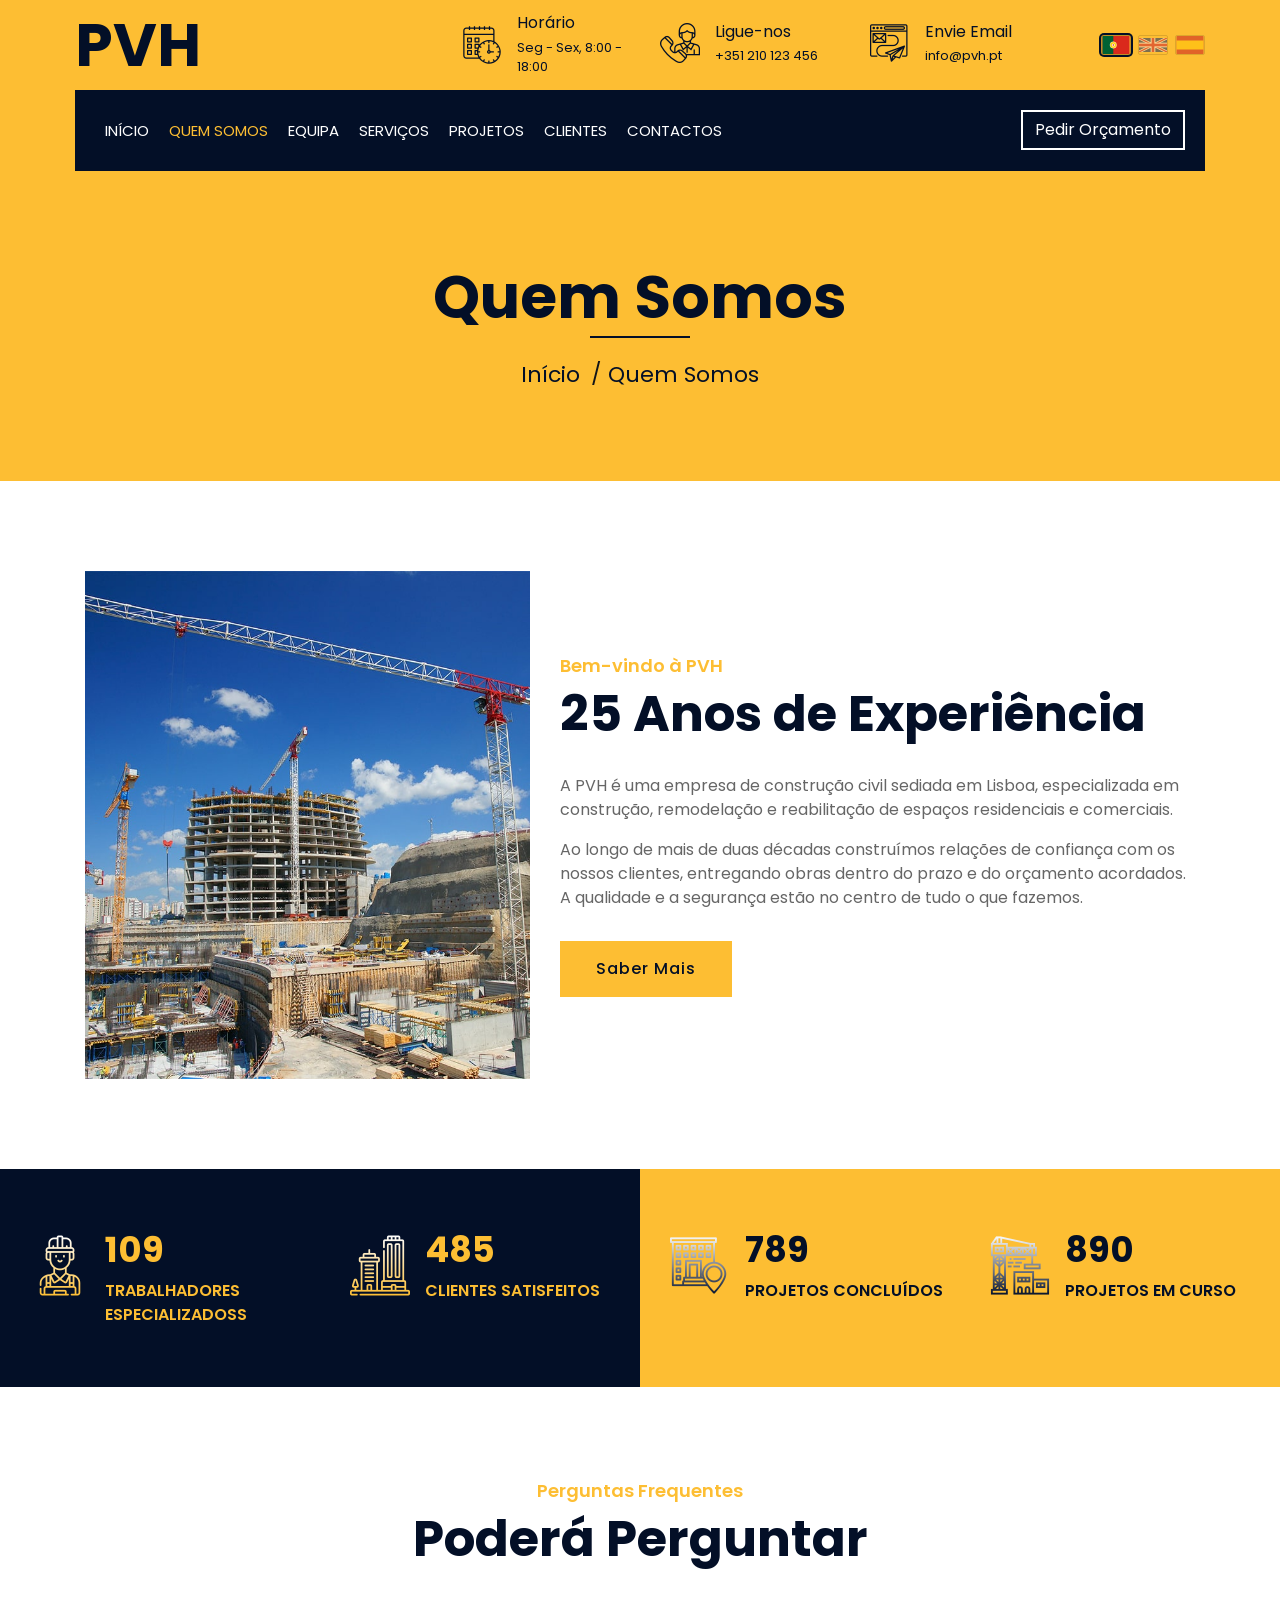
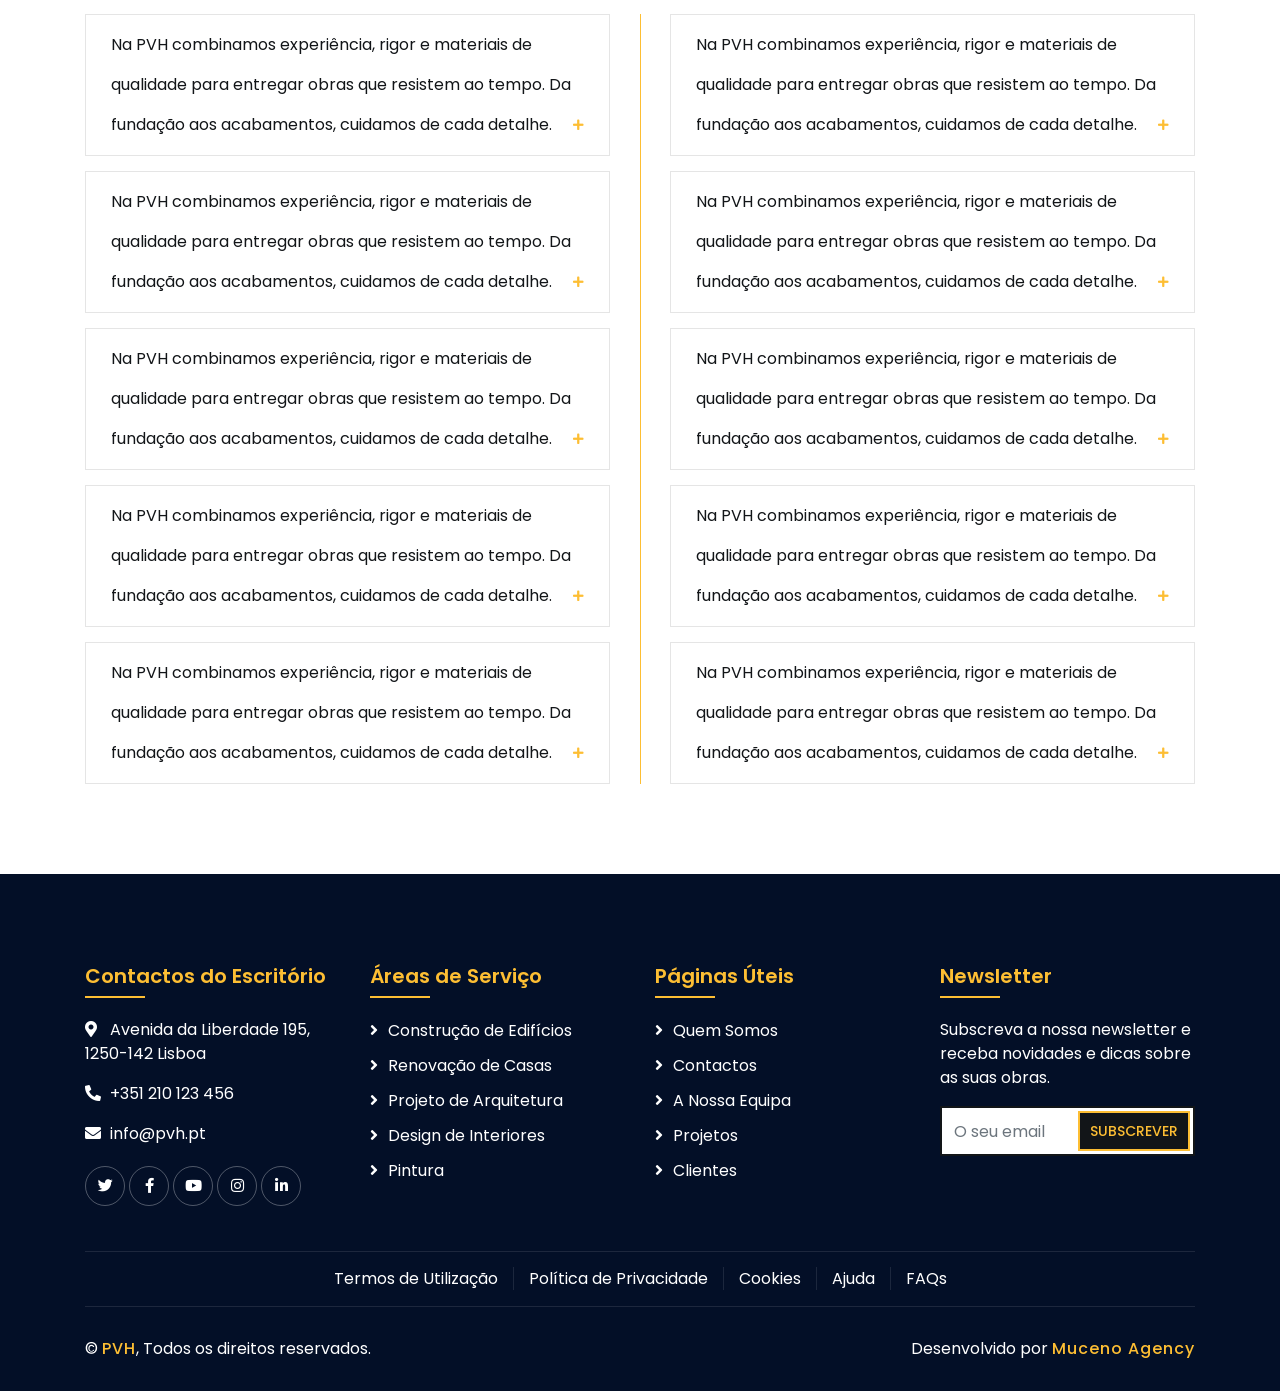
==== commit b253ab0f: "Rebrand PVH + i18n PT/EN/ES com bandeiras, novo menu, formulario e mapa de Lisboa - Marca PVH em tod" ====
--- a/about.html
+++ b/about.html
@@ -1,11 +1,11 @@
 <!DOCTYPE html>
-<html lang="en">
+<html lang="pt">
     <head>
         <meta charset="utf-8">
-        <title>Builderz - Construction Company Website Template</title>
+        <title>PVH - Quem Somos</title>
         <meta content="width=device-width, initial-scale=1.0" name="viewport">
-        <meta content="Construction Company Website Template" name="keywords">
-        <meta content="Construction Company Website Template" name="description">
+        <meta content="PVH, constru&ccedil;&atilde;o civil, remodela&ccedil;&atilde;o, Lisboa" name="keywords">
+        <meta content="PVH - empresa de constru&ccedil;&atilde;o civil em Lisboa. Constru&ccedil;&atilde;o, remodela&ccedil;&atilde;o e reabilita&ccedil;&atilde;o." name="description">
 
         <!-- Favicon -->
         <link href="img/favicon.ico" rel="icon">
@@ -29,53 +29,53 @@
 
     <body>
         <div class="wrapper">
-            <!-- Top Bar Start -->
+                        <!-- Top Bar Start -->
             <div class="top-bar">
                 <div class="container-fluid">
                     <div class="row align-items-center">
-                        <div class="col-lg-4 col-md-12">
+                        <div class="col-6 col-lg-4">
                             <div class="logo">
                                 <a href="index.html">
-                                    <h1>Builderz</h1>
-                                    <!-- <img src="img/logo.jpg" alt="Logo"> -->
+                                    <h1>PVH</h1>
                                 </a>
                             </div>
                         </div>
-                        <div class="col-lg-8 col-md-7 d-none d-lg-block">
+                        <div class="col-lg-6 d-none d-lg-block">
                             <div class="row">
                                 <div class="col-4">
                                     <div class="top-bar-item">
-                                        <div class="top-bar-icon">
-                                            <i class="flaticon-calendar"></i>
-                                        </div>
+                                        <div class="top-bar-icon"><i class="flaticon-calendar"></i></div>
                                         <div class="top-bar-text">
-                                            <h3>Opening Hour</h3>
-                                            <p>Mon - Fri, 8:00 - 9:00</p>
+                                            <h3>Hor&aacute;rio</h3>
+                                            <p>Seg - Sex, 8:00 - 18:00</p>
                                         </div>
                                     </div>
                                 </div>
                                 <div class="col-4">
                                     <div class="top-bar-item">
-                                        <div class="top-bar-icon">
-                                            <i class="flaticon-call"></i>
-                                        </div>
+                                        <div class="top-bar-icon"><i class="flaticon-call"></i></div>
                                         <div class="top-bar-text">
-                                            <h3>Call Us</h3>
-                                            <p>+012 345 6789</p>
+                                            <h3>Ligue-nos</h3>
+                                            <p>+351 210 123 456</p>
                                         </div>
                                     </div>
                                 </div>
                                 <div class="col-4">
                                     <div class="top-bar-item">
-                                        <div class="top-bar-icon">
-                                            <i class="flaticon-send-mail"></i>
+                                        <div class="top-bar-icon"><i class="flaticon-send-mail"></i></div>
+                                        <div class="top-bar-text">
+                                            <h3>Envie Email</h3>
+                                            <p>info@pvh.pt</p>
                                         </div>
-                                        <div class="top-bar-text">
-                                            <h3>Email Us</h3>
-                                            <p>info@example.com</p>
-                                        </div>
-                                    </div>
-                                </div>
+                                    </div>
+                                </div>
+                            </div>
+                        </div>
+                        <div class="col-6 col-lg-2 d-flex align-items-center justify-content-end">
+                            <div class="lang-switch">
+                                <button type="button" class="lang-btn" data-lang="pt" title="Portugu&ecirc;s" aria-label="Portugu&ecirc;s"><svg viewBox="0 0 30 20"><rect width="30" height="20" fill="#da291c"/><rect width="12" height="20" fill="#006233"/><circle cx="12" cy="10" r="3.6" fill="#ffcc00" stroke="#fff" stroke-width=".5"/><circle cx="12" cy="10" r="1.7" fill="#fff"/><circle cx="12" cy="10" r=".9" fill="#da291c"/></svg></button>
+                                <button type="button" class="lang-btn" data-lang="en" title="English" aria-label="English"><svg viewBox="0 0 60 30"><clipPath id="ukc"><rect width="60" height="30"/></clipPath><g clip-path="url(#ukc)"><rect width="60" height="30" fill="#012169"/><path d="M0,0 60,30 M60,0 0,30" stroke="#fff" stroke-width="6"/><path d="M0,0 60,30 M60,0 0,30" stroke="#C8102E" stroke-width="3"/><rect x="25" width="10" height="30" fill="#fff"/><rect y="10" width="60" height="10" fill="#fff"/><rect x="27" width="6" height="30" fill="#C8102E"/><rect y="12" width="60" height="6" fill="#C8102E"/></g></svg></button>
+                                <button type="button" class="lang-btn" data-lang="es" title="Espa&ntilde;ol" aria-label="Espa&ntilde;ol"><svg viewBox="0 0 30 20"><rect width="30" height="20" fill="#c60b1e"/><rect y="5" width="30" height="10" fill="#ffc400"/></svg></button>
                             </div>
                         </div>
                     </div>
@@ -83,33 +83,26 @@
             </div>
             <!-- Top Bar End -->
 
-            <!-- Nav Bar Start -->
+                        <!-- Nav Bar Start -->
             <div class="nav-bar">
                 <div class="container-fluid">
                     <nav class="navbar navbar-expand-lg bg-dark navbar-dark">
-                        <a href="#" class="navbar-brand">MENU</a>
+                        <a href="index.html" class="navbar-brand">MENU</a>
                         <button type="button" class="navbar-toggler" data-toggle="collapse" data-target="#navbarCollapse">
                             <span class="navbar-toggler-icon"></span>
                         </button>
-
                         <div class="collapse navbar-collapse justify-content-between" id="navbarCollapse">
                             <div class="navbar-nav mr-auto">
-                                <a href="index.html" class="nav-item nav-link">Home</a>
-                                <a href="about.html" class="nav-item nav-link active">About</a>
-                                <a href="service.html" class="nav-item nav-link">Service</a>
-                                <a href="team.html" class="nav-item nav-link">Team</a>
-                                <a href="portfolio.html" class="nav-item nav-link">Project</a>
-                                <div class="nav-item dropdown">
-                                    <a href="#" class="nav-link dropdown-toggle" data-toggle="dropdown">Pages</a>
-                                    <div class="dropdown-menu">
-                                        <a href="blog.html" class="dropdown-item">Blog Page</a>
-                                        <a href="single.html" class="dropdown-item">Single Page</a>
-                                    </div>
-                                </div>
-                                <a href="contact.html" class="nav-item nav-link">Contact</a>
+                                <a href="index.html" class="nav-item nav-link">IN&Iacute;CIO</a>
+                                <a href="about.html" class="nav-item nav-link active">QUEM SOMOS</a>
+                                <a href="team.html" class="nav-item nav-link">EQUIPA</a>
+                                <a href="service.html" class="nav-item nav-link">SERVI&Ccedil;OS</a>
+                                <a href="portfolio.html" class="nav-item nav-link">PROJETOS</a>
+                                <a href="index.html#clientes" class="nav-item nav-link">CLIENTES</a>
+                                <a href="contact.html" class="nav-item nav-link">CONTACTOS</a>
                             </div>
                             <div class="ml-auto">
-                                <a class="btn" href="#">Get A Quote</a>
+                                <a class="btn" href="contact.html">Pedir Or&ccedil;amento</a>
                             </div>
                         </div>
                     </nav>
@@ -123,11 +116,11 @@
                 <div class="container">
                     <div class="row">
                         <div class="col-12">
-                            <h2>About Us</h2>
+                            <h2>Quem Somos</h2>
                         </div>
                         <div class="col-12">
-                            <a href="">Home</a>
-                            <a href="">About Us</a>
+                            <a href="index.html">In&iacute;cio</a>
+                            <a href="about.html">Quem Somos</a>
                         </div>
                     </div>
                 </div>
@@ -146,17 +139,17 @@
                         </div>
                         <div class="col-lg-7 col-md-6">
                             <div class="section-header text-left">
-                                <p>Welcome to Builderz</p>
-                                <h2>25 Years Experience</h2>
+                                <p>Bem-vindo &agrave; PVH</p>
+                                <h2>25 Anos de Experi&ecirc;ncia</h2>
                             </div>
                             <div class="about-text">
                                 <p>
-                                    Lorem ipsum dolor sit amet, consectetur adipiscing elit. Phasellus nec pretium mi. Curabitur facilisis ornare velit non vulputate. Aliquam metus tortor, auctor id gravida condimentum, viverra quis sem.
+                                    A PVH &eacute; uma empresa de constru&ccedil;&atilde;o civil sediada em Lisboa, especializada em constru&ccedil;&atilde;o, remodela&ccedil;&atilde;o e reabilita&ccedil;&atilde;o de espa&ccedil;os residenciais e comerciais.
                                 </p>
                                 <p>
-                                    Lorem ipsum dolor sit amet, consectetur adipiscing elit. Phasellus nec pretium mi. Curabitur facilisis ornare velit non vulputate. Aliquam metus tortor, auctor id gravida condimentum, viverra quis sem. Curabitur non nisl nec nisi scelerisque maximus. Aenean consectetur convallis porttitor. Aliquam interdum at lacus non blandit.
+                                    Ao longo de mais de duas d&eacute;cadas constru&iacute;mos rela&ccedil;&otilde;es de confian&ccedil;a com os nossos clientes, entregando obras dentro do prazo e do or&ccedil;amento acordados. A qualidade e a seguran&ccedil;a est&atilde;o no centro de tudo o que fazemos.
                                 </p>
-                                <a class="btn" href="">Learn More</a>
+                                <a class="btn" href="">Saber Mais</a>
                             </div>
                         </div>
                     </div>
@@ -177,7 +170,7 @@
                                     </div>
                                     <div class="fact-text">
                                         <h2 data-toggle="counter-up">109</h2>
-                                        <p>Expert Workers</p>
+                                        <p>Trabalhadores Especializadoss</p>
                                     </div>
                                 </div>
                                 <div class="col-6">
@@ -186,7 +179,7 @@
                                     </div>
                                     <div class="fact-text">
                                         <h2 data-toggle="counter-up">485</h2>
-                                        <p>Happy Clients</p>
+                                        <p>Clientes Satisfeitos</p>
                                     </div>
                                 </div>
                             </div>
@@ -199,7 +192,7 @@
                                     </div>
                                     <div class="fact-text">
                                         <h2 data-toggle="counter-up">789</h2>
-                                        <p>Completed Projects</p>
+                                        <p>Projetos Conclu&iacute;dos</p>
                                     </div>
                                 </div>
                                 <div class="col-6">
@@ -208,7 +201,7 @@
                                     </div>
                                     <div class="fact-text">
                                         <h2 data-toggle="counter-up">890</h2>
-                                        <p>Running Projects</p>
+                                        <p>Projetos em Curso</p>
                                     </div>
                                 </div>
                             </div>
@@ -223,8 +216,8 @@
             <div class="faqs">
                 <div class="container">
                     <div class="section-header text-center">
-                        <p>Frequently Asked Question</p>
-                        <h2>You May Ask</h2>
+                        <p>Perguntas Frequentes</p>
+                        <h2>Poder&aacute; Perguntar</h2>
                     </div>
                     <div class="row">
                         <div class="col-md-6">
@@ -232,61 +225,51 @@
                                 <div class="card wow fadeInLeft" data-wow-delay="0.1s">
                                     <div class="card-header">
                                         <a class="card-link collapsed" data-toggle="collapse" href="#collapseOne">
-                                            Lorem ipsum dolor sit amet?
-                                        </a>
+                                            Na PVH combinamos experiência, rigor e materiais de qualidade para entregar obras que resistem ao tempo. Da fundação aos acabamentos, cuidamos de cada detalhe.</a>
                                     </div>
                                     <div id="collapseOne" class="collapse" data-parent="#accordion-1">
                                         <div class="card-body">
-                                            Lorem ipsum dolor sit amet, consectetur adipiscing elit. Phasellus nec pretium mi. Curabitur facilisis ornare velit non.
-                                        </div>
+                                            Na PVH combinamos experiência, rigor e materiais de qualidade para entregar obras que resistem ao tempo. Da fundação aos acabamentos, cuidamos de cada detalhe.</div>
                                     </div>
                                 </div>
                                 <div class="card wow fadeInLeft" data-wow-delay="0.2s">
                                     <div class="card-header">
                                         <a class="card-link collapsed" data-toggle="collapse" href="#collapseTwo">
-                                            Lorem ipsum dolor sit amet?
-                                        </a>
+                                            Na PVH combinamos experiência, rigor e materiais de qualidade para entregar obras que resistem ao tempo. Da fundação aos acabamentos, cuidamos de cada detalhe.</a>
                                     </div>
                                     <div id="collapseTwo" class="collapse" data-parent="#accordion-1">
                                         <div class="card-body">
-                                            Lorem ipsum dolor sit amet, consectetur adipiscing elit. Phasellus nec pretium mi. Curabitur facilisis ornare velit non.
-                                        </div>
+                                            Na PVH combinamos experiência, rigor e materiais de qualidade para entregar obras que resistem ao tempo. Da fundação aos acabamentos, cuidamos de cada detalhe.</div>
                                     </div>
                                 </div>
                                 <div class="card wow fadeInLeft" data-wow-delay="0.3s">
                                     <div class="card-header">
                                         <a class="card-link collapsed" data-toggle="collapse" href="#collapseThree">
-                                            Lorem ipsum dolor sit amet?
-                                        </a>
+                                            Na PVH combinamos experiência, rigor e materiais de qualidade para entregar obras que resistem ao tempo. Da fundação aos acabamentos, cuidamos de cada detalhe.</a>
                                     </div>
                                     <div id="collapseThree" class="collapse" data-parent="#accordion-1">
                                         <div class="card-body">
-                                            Lorem ipsum dolor sit amet, consectetur adipiscing elit. Phasellus nec pretium mi. Curabitur facilisis ornare velit non.
-                                        </div>
+                                            Na PVH combinamos experiência, rigor e materiais de qualidade para entregar obras que resistem ao tempo. Da fundação aos acabamentos, cuidamos de cada detalhe.</div>
                                     </div>
                                 </div>
                                 <div class="card wow fadeInLeft" data-wow-delay="0.4s">
                                     <div class="card-header">
                                         <a class="card-link collapsed" data-toggle="collapse" href="#collapseFour">
-                                            Lorem ipsum dolor sit amet?
-                                        </a>
+                                            Na PVH combinamos experiência, rigor e materiais de qualidade para entregar obras que resistem ao tempo. Da fundação aos acabamentos, cuidamos de cada detalhe.</a>
                                     </div>
                                     <div id="collapseFour" class="collapse" data-parent="#accordion-1">
                                         <div class="card-body">
-                                            Lorem ipsum dolor sit amet, consectetur adipiscing elit. Phasellus nec pretium mi. Curabitur facilisis ornare velit non.
-                                        </div>
+                                            Na PVH combinamos experiência, rigor e materiais de qualidade para entregar obras que resistem ao tempo. Da fundação aos acabamentos, cuidamos de cada detalhe.</div>
                                     </div>
                                 </div>
                                 <div class="card wow fadeInLeft" data-wow-delay="0.5s">
                                     <div class="card-header">
                                         <a class="card-link collapsed" data-toggle="collapse" href="#collapseFive">
-                                            Lorem ipsum dolor sit amet?
-                                        </a>
+                                            Na PVH combinamos experiência, rigor e materiais de qualidade para entregar obras que resistem ao tempo. Da fundação aos acabamentos, cuidamos de cada detalhe.</a>
                                     </div>
                                     <div id="collapseFive" class="collapse" data-parent="#accordion-1">
                                         <div class="card-body">
-                                            Lorem ipsum dolor sit amet, consectetur adipiscing elit. Phasellus nec pretium mi. Curabitur facilisis ornare velit non.
-                                        </div>
+                                            Na PVH combinamos experiência, rigor e materiais de qualidade para entregar obras que resistem ao tempo. Da fundação aos acabamentos, cuidamos de cada detalhe.</div>
                                     </div>
                                 </div>
                             </div>
@@ -296,61 +279,51 @@
                                 <div class="card wow fadeInRight" data-wow-delay="0.1s">
                                     <div class="card-header">
                                         <a class="card-link collapsed" data-toggle="collapse" href="#collapseSix">
-                                            Lorem ipsum dolor sit amet?
-                                        </a>
+                                            Na PVH combinamos experiência, rigor e materiais de qualidade para entregar obras que resistem ao tempo. Da fundação aos acabamentos, cuidamos de cada detalhe.</a>
                                     </div>
                                     <div id="collapseSix" class="collapse" data-parent="#accordion-2">
                                         <div class="card-body">
-                                            Lorem ipsum dolor sit amet, consectetur adipiscing elit. Phasellus nec pretium mi. Curabitur facilisis ornare velit non.
-                                        </div>
+                                            Na PVH combinamos experiência, rigor e materiais de qualidade para entregar obras que resistem ao tempo. Da fundação aos acabamentos, cuidamos de cada detalhe.</div>
                                     </div>
                                 </div>
                                 <div class="card wow fadeInRight" data-wow-delay="0.2s">
                                     <div class="card-header">
                                         <a class="card-link collapsed" data-toggle="collapse" href="#collapseSeven">
-                                            Lorem ipsum dolor sit amet?
-                                        </a>
+                                            Na PVH combinamos experiência, rigor e materiais de qualidade para entregar obras que resistem ao tempo. Da fundação aos acabamentos, cuidamos de cada detalhe.</a>
                                     </div>
                                     <div id="collapseSeven" class="collapse" data-parent="#accordion-2">
                                         <div class="card-body">
-                                            Lorem ipsum dolor sit amet, consectetur adipiscing elit. Phasellus nec pretium mi. Curabitur facilisis ornare velit non.
-                                        </div>
+                                            Na PVH combinamos experiência, rigor e materiais de qualidade para entregar obras que resistem ao tempo. Da fundação aos acabamentos, cuidamos de cada detalhe.</div>
                                     </div>
                                 </div>
                                 <div class="card wow fadeInRight" data-wow-delay="0.3s">
                                     <div class="card-header">
                                         <a class="card-link collapsed" data-toggle="collapse" href="#collapseEight">
-                                            Lorem ipsum dolor sit amet?
-                                        </a>
+                                            Na PVH combinamos experiência, rigor e materiais de qualidade para entregar obras que resistem ao tempo. Da fundação aos acabamentos, cuidamos de cada detalhe.</a>
                                     </div>
                                     <div id="collapseEight" class="collapse" data-parent="#accordion-2">
                                         <div class="card-body">
-                                            Lorem ipsum dolor sit amet, consectetur adipiscing elit. Phasellus nec pretium mi. Curabitur facilisis ornare velit non.
-                                        </div>
+                                            Na PVH combinamos experiência, rigor e materiais de qualidade para entregar obras que resistem ao tempo. Da fundação aos acabamentos, cuidamos de cada detalhe.</div>
                                     </div>
                                 </div>
                                 <div class="card wow fadeInRight" data-wow-delay="0.4s">
                                     <div class="card-header">
                                         <a class="card-link collapsed" data-toggle="collapse" href="#collapseNine">
-                                            Lorem ipsum dolor sit amet?
-                                        </a>
+                                            Na PVH combinamos experiência, rigor e materiais de qualidade para entregar obras que resistem ao tempo. Da fundação aos acabamentos, cuidamos de cada detalhe.</a>
                                     </div>
                                     <div id="collapseNine" class="collapse" data-parent="#accordion-2">
                                         <div class="card-body">
-                                            Lorem ipsum dolor sit amet, consectetur adipiscing elit. Phasellus nec pretium mi. Curabitur facilisis ornare velit non.
-                                        </div>
+                                            Na PVH combinamos experiência, rigor e materiais de qualidade para entregar obras que resistem ao tempo. Da fundação aos acabamentos, cuidamos de cada detalhe.</div>
                                     </div>
                                 </div>
                                 <div class="card wow fadeInRight" data-wow-delay="0.5s">
                                     <div class="card-header">
                                         <a class="card-link collapsed" data-toggle="collapse" href="#collapseTen">
-                                            Lorem ipsum dolor sit amet?
-                                        </a>
+                                            Na PVH combinamos experiência, rigor e materiais de qualidade para entregar obras que resistem ao tempo. Da fundação aos acabamentos, cuidamos de cada detalhe.</a>
                                     </div>
                                     <div id="collapseTen" class="collapse" data-parent="#accordion-2">
                                         <div class="card-body">
-                                            Lorem ipsum dolor sit amet, consectetur adipiscing elit. Phasellus nec pretium mi. Curabitur facilisis ornare velit non.
-                                        </div>
+                                            Na PVH combinamos experiência, rigor e materiais de qualidade para entregar obras que resistem ao tempo. Da fundação aos acabamentos, cuidamos de cada detalhe.</div>
                                     </div>
                                 </div>
                             </div>
@@ -361,16 +334,16 @@
             <!-- FAQs End -->
 
 
-            <!-- Footer Start -->
+                        <!-- Footer Start -->
             <div class="footer wow fadeIn" data-wow-delay="0.3s">
                 <div class="container">
                     <div class="row">
                         <div class="col-md-6 col-lg-3">
                             <div class="footer-contact">
-                                <h2>Office Contact</h2>
-                                <p><i class="fa fa-map-marker-alt"></i>123 Street, New York, USA</p>
-                                <p><i class="fa fa-phone-alt"></i>+012 345 67890</p>
-                                <p><i class="fa fa-envelope"></i>info@example.com</p>
+                                <h2>Contactos do Escrit&oacute;rio</h2>
+                                <p><i class="fa fa-map-marker-alt"></i>Avenida da Liberdade 195, 1250-142 Lisboa</p>
+                                <p><i class="fa fa-phone-alt"></i>+351 210 123 456</p>
+                                <p><i class="fa fa-envelope"></i>info@pvh.pt</p>
                                 <div class="footer-social">
                                     <a href=""><i class="fab fa-twitter"></i></a>
                                     <a href=""><i class="fab fa-facebook-f"></i></a>
@@ -382,33 +355,31 @@
                         </div>
                         <div class="col-md-6 col-lg-3">
                             <div class="footer-link">
-                                <h2>Services Areas</h2>
-                                <a href="">Building Construction</a>
-                                <a href="">House Renovation</a>
-                                <a href="">Architecture Design</a>
-                                <a href="">Interior Design</a>
-                                <a href="">Painting</a>
+                                <h2>&Aacute;reas de Servi&ccedil;o</h2>
+                                <a href="service.html">Constru&ccedil;&atilde;o de Edif&iacute;cios</a>
+                                <a href="service.html">Renova&ccedil;&atilde;o de Casas</a>
+                                <a href="service.html">Projeto de Arquitetura</a>
+                                <a href="service.html">Design de Interiores</a>
+                                <a href="service.html">Pintura</a>
                             </div>
                         </div>
                         <div class="col-md-6 col-lg-3">
                             <div class="footer-link">
-                                <h2>Useful Pages</h2>
-                                <a href="">About Us</a>
-                                <a href="">Contact Us</a>
-                                <a href="">Our Team</a>
-                                <a href="">Projects</a>
-                                <a href="">Testimonial</a>
+                                <h2>P&aacute;ginas &Uacute;teis</h2>
+                                <a href="about.html">Quem Somos</a>
+                                <a href="contact.html">Contactos</a>
+                                <a href="team.html">A Nossa Equipa</a>
+                                <a href="portfolio.html">Projetos</a>
+                                <a href="index.html#clientes">Clientes</a>
                             </div>
                         </div>
                         <div class="col-md-6 col-lg-3">
                             <div class="newsletter">
                                 <h2>Newsletter</h2>
-                                <p>
-                                    Lorem ipsum dolor sit amet elit. Phasellus nec pretium mi. Curabitur facilisis ornare velit non vulpu
-                                </p>
+                                <p>Subscreva a nossa newsletter e receba novidades e dicas sobre as suas obras.</p>
                                 <div class="form">
-                                    <input class="form-control" placeholder="Email here">
-                                    <button class="btn">Submit</button>
+                                    <input class="form-control" placeholder="O seu email">
+                                    <button class="btn">Subscrever</button>
                                 </div>
                             </div>
                         </div>
@@ -416,20 +387,20 @@
                 </div>
                 <div class="container footer-menu">
                     <div class="f-menu">
-                        <a href="">Terms of use</a>
-                        <a href="">Privacy policy</a>
+                        <a href="">Termos de Utiliza&ccedil;&atilde;o</a>
+                        <a href="">Pol&iacute;tica de Privacidade</a>
                         <a href="">Cookies</a>
-                        <a href="">Help</a>
-                        <a href="">FQAs</a>
+                        <a href="">Ajuda</a>
+                        <a href="">FAQs</a>
                     </div>
                 </div>
                 <div class="container copyright">
                     <div class="row">
                         <div class="col-md-6">
-                            <p>&copy; <a href="#">Your Site Name</a>, All Right Reserved.</p>
+                            <p>&copy; <a href="index.html">PVH</a>, Todos os direitos reservados.</p>
                         </div>
                         <div class="col-md-6">
-                            <p>Designed By <a href="https://htmlcodex.com">HTML Codex</a></p>
+                            <p>Desenvolvido por <a href="#">Muceno Agency</a></p>
                         </div>
                     </div>
                 </div>
@@ -452,6 +423,7 @@
         <script src="lib/slick/slick.min.js"></script>
 
         <!-- Template Javascript -->
+        <script src="js/lang.js"></script>
         <script src="js/main.js"></script>
     </body>
 </html>
--- a/css/style.css
+++ b/css/style.css
@@ -37,7 +37,7 @@
 .wrapper {
     position: relative;
     width: 100%;
-    max-width: 1366px;
+    max-width: 100%;
     margin: 0 auto;
     background: #ffffff;
 }
@@ -167,7 +167,7 @@
     position: fixed;
     top: 0;
     width: 100%;
-    max-width: 1366px;
+    max-width: 100%;
     box-shadow: 0 2px 5px rgba(0, 0, 0, .3);
     z-index: 999;
 }
@@ -2233,3 +2233,41 @@
         text-align: center;
     }
 }
+
+
+/**********************************/
+/******* Language Switch *********/
+/**********************************/
+.top-bar { position: relative; }
+.lang-switch {
+    display: flex;
+    gap: 7px;
+    align-items: center;
+}
+.lang-btn {
+    background: transparent;
+    border: 0;
+    padding: 0;
+    margin: 0;
+    cursor: pointer;
+    line-height: 0;
+    border-radius: 3px;
+    opacity: .5;
+    transition: opacity .2s, box-shadow .2s;
+}
+.lang-btn:hover { opacity: 1; }
+.lang-btn.active { opacity: 1; box-shadow: 0 0 0 2px #030f27; }
+.lang-btn svg {
+    display: block;
+    width: 30px;
+    height: 20px;
+    border: 1px solid rgba(0, 0, 0, .25);
+    border-radius: 2px;
+}
+@media (max-width: 575.98px) {
+    .lang-btn svg { width: 26px; height: 17px; }
+}
+
+/* Map section */
+.map { margin-top: 45px; }
+.map iframe { filter: grayscale(0.2); }
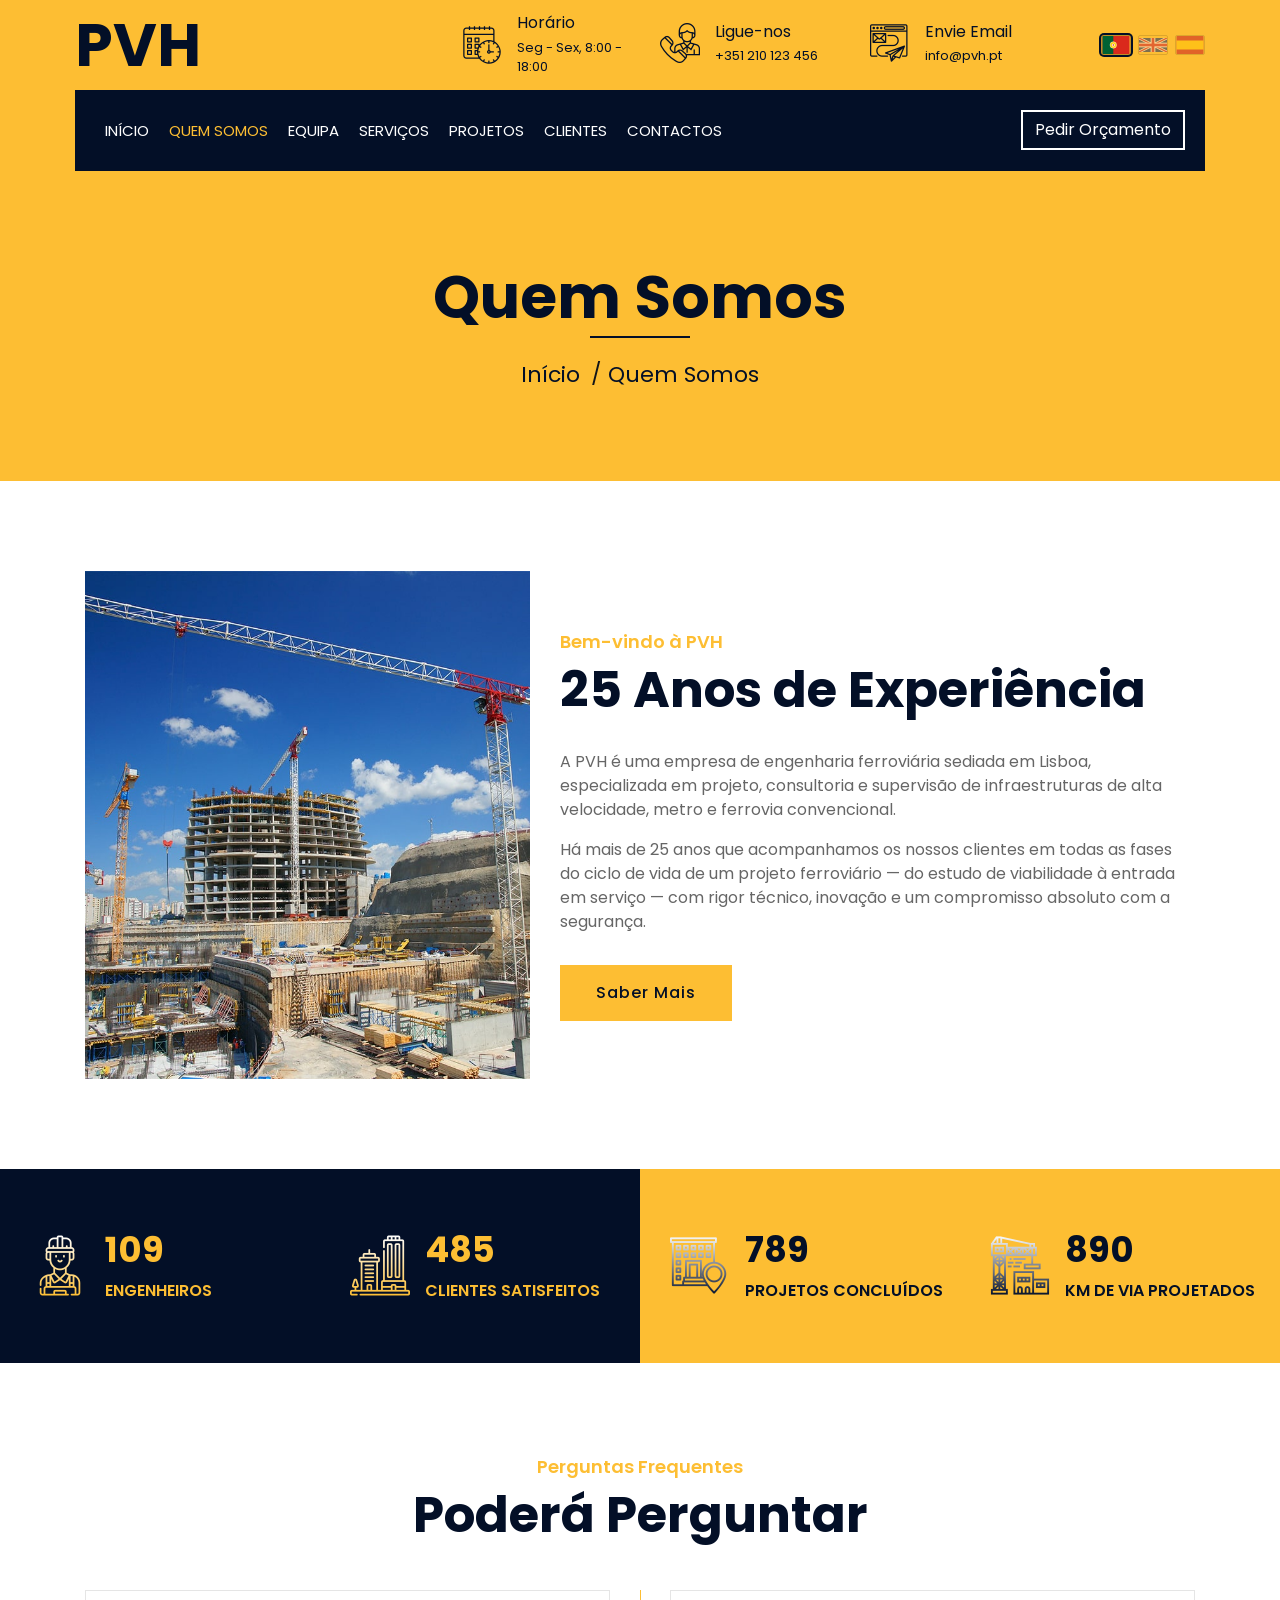
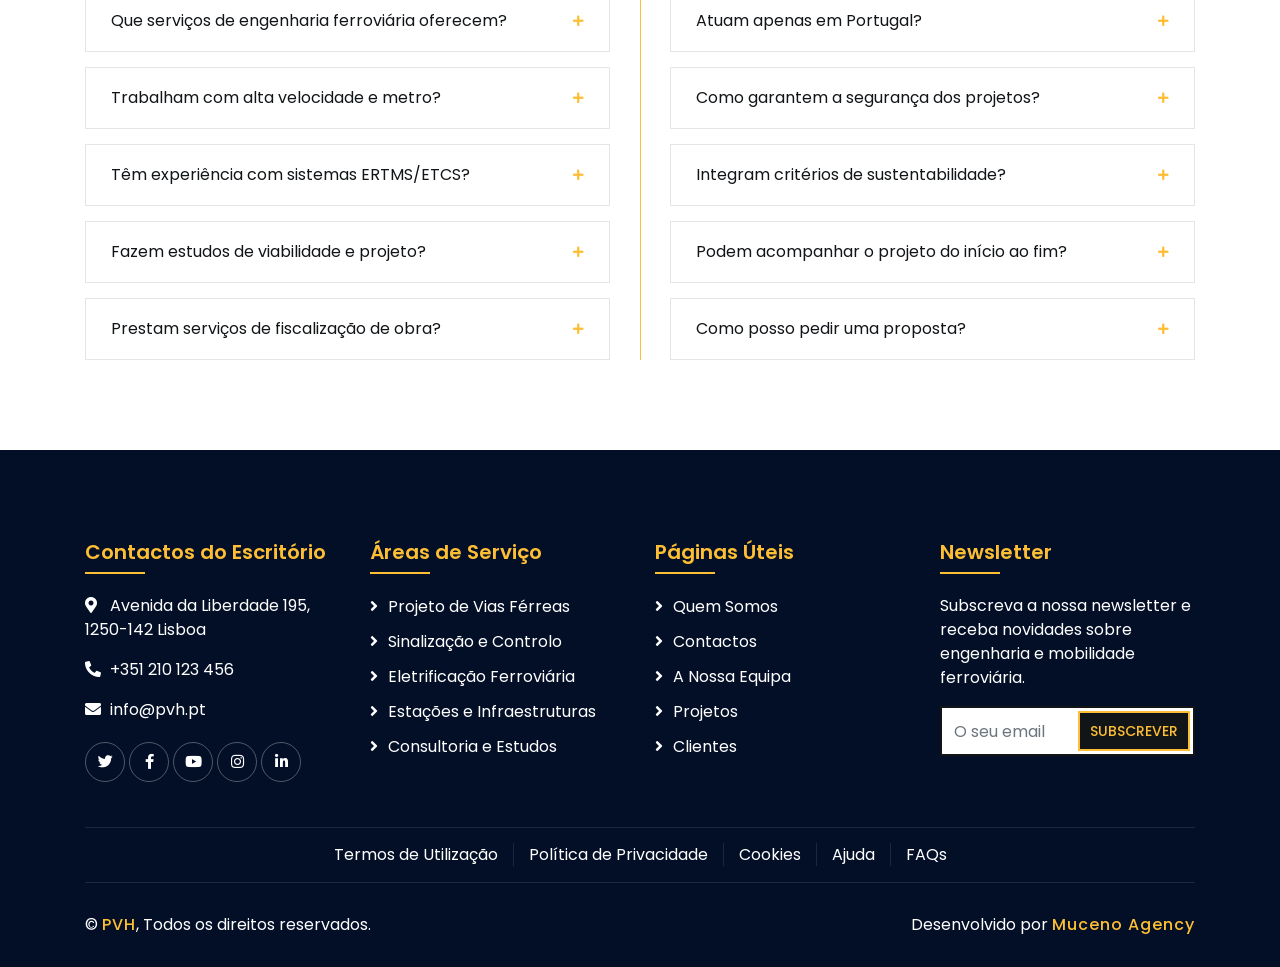
==== commit 0e01f72d: "Muda tema de construcao civil para engenharia ferroviaria - Todos os textos reescritos para engenhar" ====
--- a/about.html
+++ b/about.html
@@ -4,8 +4,8 @@
         <meta charset="utf-8">
         <title>PVH - Quem Somos</title>
         <meta content="width=device-width, initial-scale=1.0" name="viewport">
-        <meta content="PVH, constru&ccedil;&atilde;o civil, remodela&ccedil;&atilde;o, Lisboa" name="keywords">
-        <meta content="PVH - empresa de constru&ccedil;&atilde;o civil em Lisboa. Constru&ccedil;&atilde;o, remodela&ccedil;&atilde;o e reabilita&ccedil;&atilde;o." name="description">
+        <meta content="PVH, engenharia ferrovi&aacute;ria, ferrovia, alta velocidade, metro, sinaliza&ccedil;&atilde;o, Lisboa" name="keywords">
+        <meta content="PVH - engenharia ferrovi&aacute;ria em Lisboa. Projeto, consultoria e supervis&atilde;o de infraestruturas de alta velocidade, metro e ferrovia convencional." name="description">
 
         <!-- Favicon -->
         <link href="img/favicon.ico" rel="icon">
@@ -144,10 +144,10 @@
                             </div>
                             <div class="about-text">
                                 <p>
-                                    A PVH &eacute; uma empresa de constru&ccedil;&atilde;o civil sediada em Lisboa, especializada em constru&ccedil;&atilde;o, remodela&ccedil;&atilde;o e reabilita&ccedil;&atilde;o de espa&ccedil;os residenciais e comerciais.
+                                    A PVH &eacute; uma empresa de engenharia ferrovi&aacute;ria sediada em Lisboa, especializada em projeto, consultoria e supervis&atilde;o de infraestruturas de alta velocidade, metro e ferrovia convencional.
                                 </p>
                                 <p>
-                                    Ao longo de mais de duas d&eacute;cadas constru&iacute;mos rela&ccedil;&otilde;es de confian&ccedil;a com os nossos clientes, entregando obras dentro do prazo e do or&ccedil;amento acordados. A qualidade e a seguran&ccedil;a est&atilde;o no centro de tudo o que fazemos.
+                                    H&aacute; mais de 25 anos que acompanhamos os nossos clientes em todas as fases do ciclo de vida de um projeto ferrovi&aacute;rio &mdash; do estudo de viabilidade &agrave; entrada em servi&ccedil;o &mdash; com rigor t&eacute;cnico, inova&ccedil;&atilde;o e um compromisso absoluto com a seguran&ccedil;a.
                                 </p>
                                 <a class="btn" href="">Saber Mais</a>
                             </div>
@@ -170,7 +170,7 @@
                                     </div>
                                     <div class="fact-text">
                                         <h2 data-toggle="counter-up">109</h2>
-                                        <p>Trabalhadores Especializadoss</p>
+                                        <p>Engenheiros</p>
                                     </div>
                                 </div>
                                 <div class="col-6">
@@ -201,7 +201,7 @@
                                     </div>
                                     <div class="fact-text">
                                         <h2 data-toggle="counter-up">890</h2>
-                                        <p>Projetos em Curso</p>
+                                        <p>Km de Via Projetados</p>
                                     </div>
                                 </div>
                             </div>
@@ -225,51 +225,61 @@
                                 <div class="card wow fadeInLeft" data-wow-delay="0.1s">
                                     <div class="card-header">
                                         <a class="card-link collapsed" data-toggle="collapse" href="#collapseOne">
-                                            Na PVH combinamos experiência, rigor e materiais de qualidade para entregar obras que resistem ao tempo. Da fundação aos acabamentos, cuidamos de cada detalhe.</a>
+                                            Que serviços de engenharia ferroviária oferecem?
+                                        </a>
                                     </div>
                                     <div id="collapseOne" class="collapse" data-parent="#accordion-1">
                                         <div class="card-body">
-                                            Na PVH combinamos experiência, rigor e materiais de qualidade para entregar obras que resistem ao tempo. Da fundação aos acabamentos, cuidamos de cada detalhe.</div>
+                                            Projeto de vias, sinalização e controlo, eletrificação, estações e infraestruturas, supervisão de obra e consultoria especializada.
+                                        </div>
                                     </div>
                                 </div>
                                 <div class="card wow fadeInLeft" data-wow-delay="0.2s">
                                     <div class="card-header">
                                         <a class="card-link collapsed" data-toggle="collapse" href="#collapseTwo">
-                                            Na PVH combinamos experiência, rigor e materiais de qualidade para entregar obras que resistem ao tempo. Da fundação aos acabamentos, cuidamos de cada detalhe.</a>
+                                            Trabalham com alta velocidade e metro?
+                                        </a>
                                     </div>
                                     <div id="collapseTwo" class="collapse" data-parent="#accordion-1">
                                         <div class="card-body">
-                                            Na PVH combinamos experiência, rigor e materiais de qualidade para entregar obras que resistem ao tempo. Da fundação aos acabamentos, cuidamos de cada detalhe.</div>
+                                            Sim. Desenvolvemos projetos de alta velocidade, ferrovia convencional, metro pesado e metro ligeiro.
+                                        </div>
                                     </div>
                                 </div>
                                 <div class="card wow fadeInLeft" data-wow-delay="0.3s">
                                     <div class="card-header">
                                         <a class="card-link collapsed" data-toggle="collapse" href="#collapseThree">
-                                            Na PVH combinamos experiência, rigor e materiais de qualidade para entregar obras que resistem ao tempo. Da fundação aos acabamentos, cuidamos de cada detalhe.</a>
+                                            Têm experiência com sistemas ERTMS/ETCS?
+                                        </a>
                                     </div>
                                     <div id="collapseThree" class="collapse" data-parent="#accordion-1">
                                         <div class="card-body">
-                                            Na PVH combinamos experiência, rigor e materiais de qualidade para entregar obras que resistem ao tempo. Da fundação aos acabamentos, cuidamos de cada detalhe.</div>
+                                            Sim, temos experiência em sistemas de sinalização e controlo-comando, incluindo ERTMS/ETCS de níveis 1 e 2.
+                                        </div>
                                     </div>
                                 </div>
                                 <div class="card wow fadeInLeft" data-wow-delay="0.4s">
                                     <div class="card-header">
                                         <a class="card-link collapsed" data-toggle="collapse" href="#collapseFour">
-                                            Na PVH combinamos experiência, rigor e materiais de qualidade para entregar obras que resistem ao tempo. Da fundação aos acabamentos, cuidamos de cada detalhe.</a>
+                                            Fazem estudos de viabilidade e projeto?
+                                        </a>
                                     </div>
                                     <div id="collapseFour" class="collapse" data-parent="#accordion-1">
                                         <div class="card-body">
-                                            Na PVH combinamos experiência, rigor e materiais de qualidade para entregar obras que resistem ao tempo. Da fundação aos acabamentos, cuidamos de cada detalhe.</div>
+                                            Sim, desde o estudo prévio e de viabilidade até ao projeto de execução e à assistência técnica em obra.
+                                        </div>
                                     </div>
                                 </div>
                                 <div class="card wow fadeInLeft" data-wow-delay="0.5s">
                                     <div class="card-header">
                                         <a class="card-link collapsed" data-toggle="collapse" href="#collapseFive">
-                                            Na PVH combinamos experiência, rigor e materiais de qualidade para entregar obras que resistem ao tempo. Da fundação aos acabamentos, cuidamos de cada detalhe.</a>
+                                            Prestam serviços de fiscalização de obra?
+                                        </a>
                                     </div>
                                     <div id="collapseFive" class="collapse" data-parent="#accordion-1">
                                         <div class="card-body">
-                                            Na PVH combinamos experiência, rigor e materiais de qualidade para entregar obras que resistem ao tempo. Da fundação aos acabamentos, cuidamos de cada detalhe.</div>
+                                            Sim, asseguramos a fiscalização, o controlo de qualidade e a gestão de projeto até à entrada em serviço.
+                                        </div>
                                     </div>
                                 </div>
                             </div>
@@ -279,51 +289,61 @@
                                 <div class="card wow fadeInRight" data-wow-delay="0.1s">
                                     <div class="card-header">
                                         <a class="card-link collapsed" data-toggle="collapse" href="#collapseSix">
-                                            Na PVH combinamos experiência, rigor e materiais de qualidade para entregar obras que resistem ao tempo. Da fundação aos acabamentos, cuidamos de cada detalhe.</a>
+                                            Atuam apenas em Portugal?
+                                        </a>
                                     </div>
                                     <div id="collapseSix" class="collapse" data-parent="#accordion-2">
                                         <div class="card-body">
-                                            Na PVH combinamos experiência, rigor e materiais de qualidade para entregar obras que resistem ao tempo. Da fundação aos acabamentos, cuidamos de cada detalhe.</div>
+                                            Não. Trabalhamos em Portugal e em projetos internacionais, em parceria com equipas locais.
+                                        </div>
                                     </div>
                                 </div>
                                 <div class="card wow fadeInRight" data-wow-delay="0.2s">
                                     <div class="card-header">
                                         <a class="card-link collapsed" data-toggle="collapse" href="#collapseSeven">
-                                            Na PVH combinamos experiência, rigor e materiais de qualidade para entregar obras que resistem ao tempo. Da fundação aos acabamentos, cuidamos de cada detalhe.</a>
+                                            Como garantem a segurança dos projetos?
+                                        </a>
                                     </div>
                                     <div id="collapseSeven" class="collapse" data-parent="#accordion-2">
                                         <div class="card-body">
-                                            Na PVH combinamos experiência, rigor e materiais de qualidade para entregar obras que resistem ao tempo. Da fundação aos acabamentos, cuidamos de cada detalhe.</div>
+                                            A segurança é a nossa prioridade: aplicamos normas europeias, análise RAMS e metodologias de gestão de risco.
+                                        </div>
                                     </div>
                                 </div>
                                 <div class="card wow fadeInRight" data-wow-delay="0.3s">
                                     <div class="card-header">
                                         <a class="card-link collapsed" data-toggle="collapse" href="#collapseEight">
-                                            Na PVH combinamos experiência, rigor e materiais de qualidade para entregar obras que resistem ao tempo. Da fundação aos acabamentos, cuidamos de cada detalhe.</a>
+                                            Integram critérios de sustentabilidade?
+                                        </a>
                                     </div>
                                     <div id="collapseEight" class="collapse" data-parent="#accordion-2">
                                         <div class="card-body">
-                                            Na PVH combinamos experiência, rigor e materiais de qualidade para entregar obras que resistem ao tempo. Da fundação aos acabamentos, cuidamos de cada detalhe.</div>
+                                            Sim. Promovemos soluções de descarbonização, eficiência energética e mobilidade sustentável em cada projeto.
+                                        </div>
                                     </div>
                                 </div>
                                 <div class="card wow fadeInRight" data-wow-delay="0.4s">
                                     <div class="card-header">
                                         <a class="card-link collapsed" data-toggle="collapse" href="#collapseNine">
-                                            Na PVH combinamos experiência, rigor e materiais de qualidade para entregar obras que resistem ao tempo. Da fundação aos acabamentos, cuidamos de cada detalhe.</a>
+                                            Podem acompanhar o projeto do início ao fim?
+                                        </a>
                                     </div>
                                     <div id="collapseNine" class="collapse" data-parent="#accordion-2">
                                         <div class="card-body">
-                                            Na PVH combinamos experiência, rigor e materiais de qualidade para entregar obras que resistem ao tempo. Da fundação aos acabamentos, cuidamos de cada detalhe.</div>
+                                            Claro. Acompanhamos todo o ciclo de vida, da conceção ao projeto, construção e exploração.
+                                        </div>
                                     </div>
                                 </div>
                                 <div class="card wow fadeInRight" data-wow-delay="0.5s">
                                     <div class="card-header">
                                         <a class="card-link collapsed" data-toggle="collapse" href="#collapseTen">
-                                            Na PVH combinamos experiência, rigor e materiais de qualidade para entregar obras que resistem ao tempo. Da fundação aos acabamentos, cuidamos de cada detalhe.</a>
+                                            Como posso pedir uma proposta?
+                                        </a>
                                     </div>
                                     <div id="collapseTen" class="collapse" data-parent="#accordion-2">
                                         <div class="card-body">
-                                            Na PVH combinamos experiência, rigor e materiais de qualidade para entregar obras que resistem ao tempo. Da fundação aos acabamentos, cuidamos de cada detalhe.</div>
+                                            Basta contactar-nos pelo formulário ou por telefone. Analisamos o seu desafio e respondemos rapidamente.
+                                        </div>
                                     </div>
                                 </div>
                             </div>
@@ -356,11 +376,11 @@
                         <div class="col-md-6 col-lg-3">
                             <div class="footer-link">
                                 <h2>&Aacute;reas de Servi&ccedil;o</h2>
-                                <a href="service.html">Constru&ccedil;&atilde;o de Edif&iacute;cios</a>
-                                <a href="service.html">Renova&ccedil;&atilde;o de Casas</a>
-                                <a href="service.html">Projeto de Arquitetura</a>
-                                <a href="service.html">Design de Interiores</a>
-                                <a href="service.html">Pintura</a>
+                                <a href="service.html">Projeto de Vias F&eacute;rreas</a>
+                                <a href="service.html">Sinaliza&ccedil;&atilde;o e Controlo</a>
+                                <a href="service.html">Eletrifica&ccedil;&atilde;o Ferrovi&aacute;ria</a>
+                                <a href="service.html">Esta&ccedil;&otilde;es e Infraestruturas</a>
+                                <a href="service.html">Consultoria e Estudos</a>
                             </div>
                         </div>
                         <div class="col-md-6 col-lg-3">
@@ -376,7 +396,7 @@
                         <div class="col-md-6 col-lg-3">
                             <div class="newsletter">
                                 <h2>Newsletter</h2>
-                                <p>Subscreva a nossa newsletter e receba novidades e dicas sobre as suas obras.</p>
+                                <p>Subscreva a nossa newsletter e receba novidades sobre engenharia e mobilidade ferrovi&aacute;ria.</p>
                                 <div class="form">
                                     <input class="form-control" placeholder="O seu email">
                                     <button class="btn">Subscrever</button>
